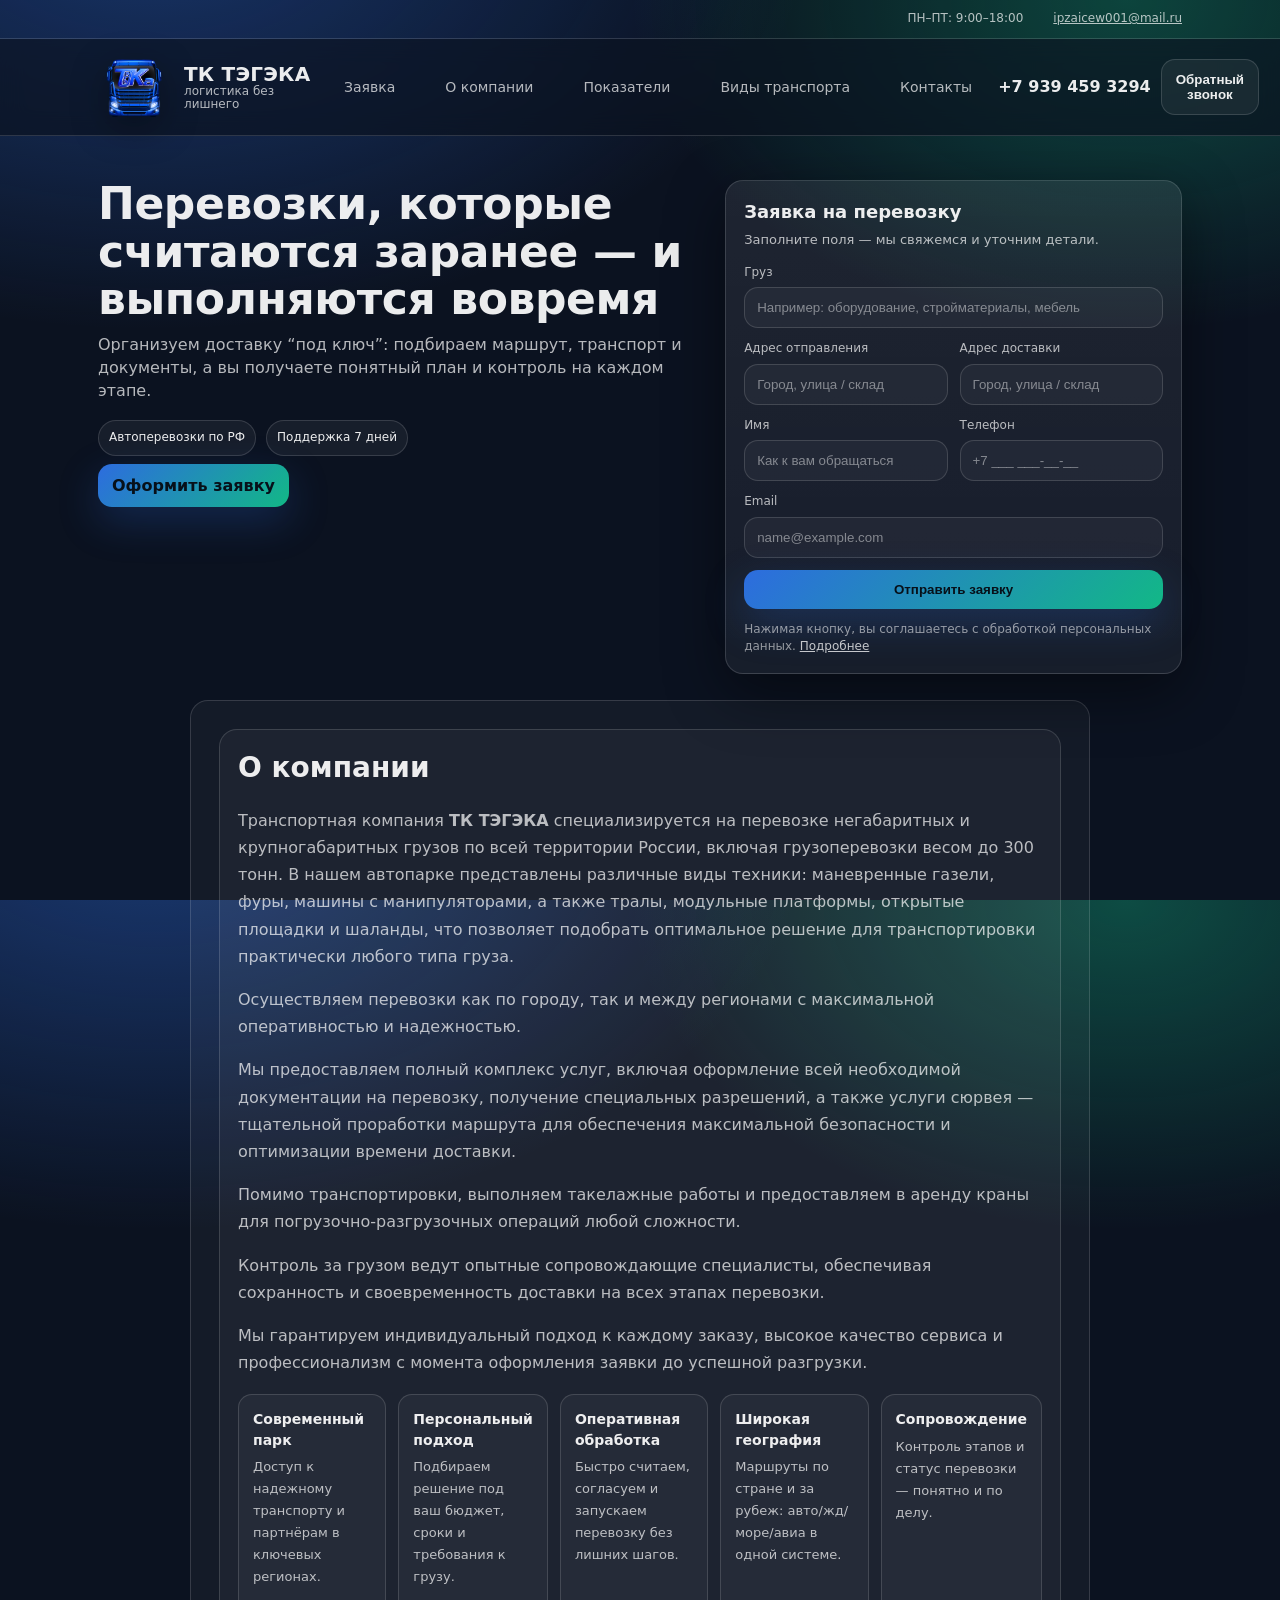
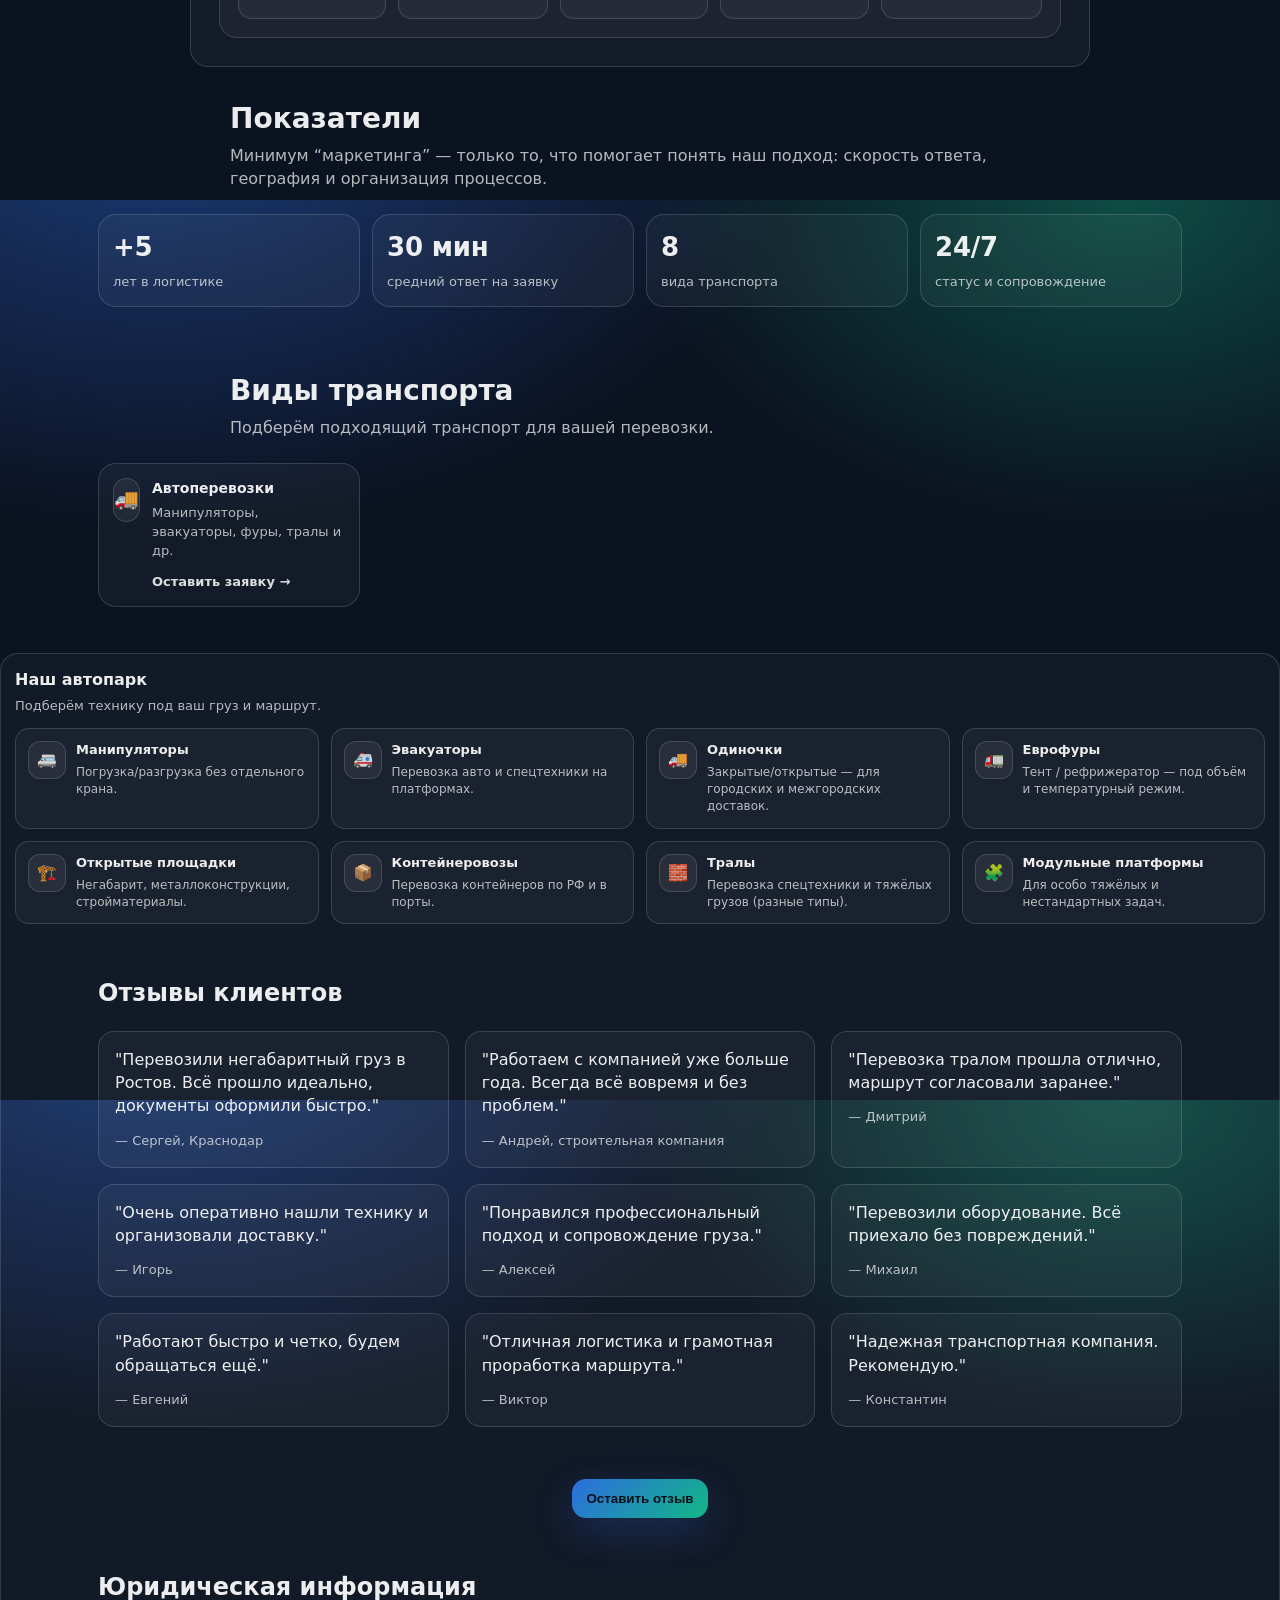
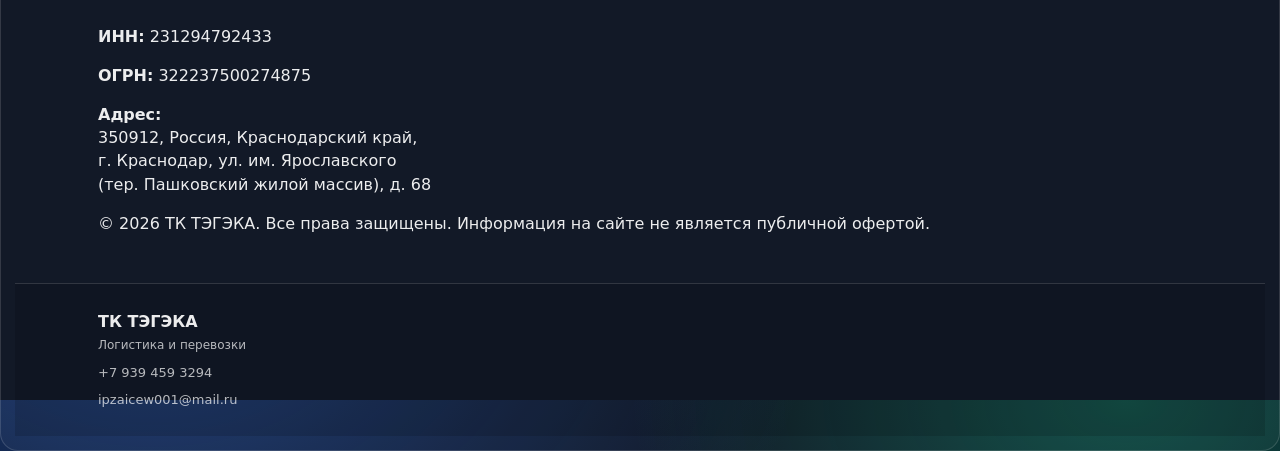
==== index.html @ 74dc5a2b "Update index.html" ====
<!doctype html>
<html lang="ru">
<head>
  <meta charset="utf-8" />
  <meta name="viewport" content="width=device-width, initial-scale=1" />
  <title>ТК ТЭГЭКА — перевозки по России и миру</title>
  <meta name="description" content="Организация грузоперевозок: авто, ж/д, море, авиа. Заявка за 1 минуту." />
  <link rel="stylesheet" href="css/style.css" />
</head>

<body>
  <!-- Topbar (как у примеров) -->
  <div class="topbar">
    <div class="container topbar__row">
      <span>ПН–ПТ: 9:00–18:00</span>
      <a href="mailto:info@transitline.example">ipzaicew001@mail.ru</a>
    </div>
  </div>

  <!-- Header -->
  <header class="header" id="top">
    <div class="container header__row">
      <a class="brand" href="index.html" aria-label="На главную">
        <img src="logo.png" alt="ТК ТЭГЭКА" class="brand__logo">
        <span class="brand__text">
          <span class="brand__name">ТК ТЭГЭКА</span>
          <span class="brand__tag">логистика без лишнего</span>
        </span>
      </a>

      <nav class="nav" aria-label="Навигация">
        <button class="nav__toggle" id="navToggle" aria-label="Открыть меню" aria-expanded="false">
          <span></span><span></span><span></span>
        </button>
        <ul class="nav__list" id="navList">
          <li><a href="#order">Заявка</a></li>
          <li><a href="#about">О компании</a></li>
          <li><a href="#stats">Показатели</a></li>
          <li><a href="#modes">Виды транспорта</a></li>
          <li><a href="#contacts">Контакты</a></li>
        </ul>
      </nav>

      <div class="header__cta">
        <a class="phone" href="tel:+74951234567" aria-label="Позвонить">+7 939 459 3294</a>
        <button class="btn btn--ghost" id="callbackBtn">Обратный звонок</button>
      </div>
    </div>
  </header>

  <main>
    <!-- Hero -->
    <section class="hero">
      <div class="container hero__grid">
        <div class="hero__text">
          <h1>Перевозки, которые считаются заранее — и выполняются вовремя</h1>
          <p class="lead">
            Организуем доставку “под ключ”: подбираем маршрут, транспорт и документы,
            а вы получаете понятный план и контроль на каждом этапе.
          </p>

          <div class="hero__badges">
            <span class="badge">Автоперевозки по РФ</span>
            <span class="badge">Поддержка 7 дней</span>
          </div>

          <a class="btn btn--primary" href="#order">Оформить заявку</a>
        </div>

        <!-- Form -->
        <div class="card" id="order">
          <h2 class="card__title">Заявка на перевозку</h2>
          <p class="card__subtitle">Заполните поля — мы свяжемся и уточним детали.</p>

          <form class="form" id="orderForm" novalidate>
            <div class="form__row">
              <label class="field">
                <span class="field__label">Груз</span>
                <input 
                  type="text"
                  name="cargo"
                  placeholder="Например: оборудование, стройматериалы, мебель"
                  required
                >
              </label>
            </div>

            <div class="form__row form__row--2">
              <label class="field">
                <span class="field__label">Адрес отправления</span>
                <input name="from" type="text" placeholder="Город, улица / склад" required />
              </label>
              <label class="field">
                <span class="field__label">Адрес доставки</span>
                <input name="to" type="text" placeholder="Город, улица / склад" required />
              </label>
            </div>

            <div class="form__row form__row--2">
              <label class="field">
                <span class="field__label">Имя</span>
                <input name="name" type="text" placeholder="Как к вам обращаться" required />
              </label>
              <label class="field">
                <span class="field__label">Телефон</span>
                <input name="phone" type="tel" placeholder="+7 ___ ___-__-__" required />
              </label>
            </div>

            <div class="form__row">
              <label class="field">
                <span class="field__label">Email</span>
                <input name="email" type="email" placeholder="name@example.com" required />
              </label>
            </div>

            <button class="btn btn--primary btn--wide" type="submit">
              Отправить заявку
            </button>

            <p class="fine">
              Нажимая кнопку, вы соглашаетесь с обработкой персональных данных.
              <a href="#legal">Подробнее</a>
            </p>
          </form>
        </div>
      </div>
    </section>

    <!-- About -->
    <section class="section" id="about">
      <div class="container">
        <div class="section__head">
          <h2>О компании</h2>
          <p>
            Транспортная компания <strong>ТК ТЭГЭКА</strong> специализируется на перевозке негабаритных и крупногабаритных грузов по всей территории России, включая грузоперевозки весом до 300 тонн. 
            В нашем автопарке представлены различные виды техники: маневренные газели, фуры, машины с манипуляторами, а также тралы, модульные платформы, открытые площадки и шаланды, 
            что позволяет подобрать оптимальное решение для транспортировки практически любого типа груза.
          </p>

          <p>
            Осуществляем перевозки как по городу, так и между регионами с максимальной оперативностью и надежностью.
          </p>
          
          <p>
            Мы предоставляем полный комплекс услуг, включая оформление всей необходимой документации на перевозку, получение специальных разрешений,
            а также услуги сюрвея — тщательной проработки маршрута для обеспечения максимальной безопасности и оптимизации времени доставки.
          </p>
          
          <p>
            Помимо транспортировки, выполняем такелажные работы и предоставляем в аренду краны для погрузочно-разгрузочных операций любой сложности.
          </p>
          <p>
            Контроль за грузом ведут опытные сопровождающие специалисты, обеспечивая сохранность и своевременность доставки на всех этапах перевозки.
          </p>
          <p>
            Мы гарантируем индивидуальный подход к каждому заказу, высокое качество сервиса и профессионализм с момента оформления заявки до успешной разгрузки.
          </p>
        </div>

        <div class="grid grid--5">
          <article class="feature">
            <h3>Современный парк</h3>
            <p>Доступ к надежному транспорту и партнёрам в ключевых регионах.</p>
          </article>
          <article class="feature">
            <h3>Персональный подход</h3>
            <p>Подбираем решение под ваш бюджет, сроки и требования к грузу.</p>
          </article>
          <article class="feature">
            <h3>Оперативная обработка</h3>
            <p>Быстро считаем, согласуем и запускаем перевозку без лишних шагов.</p>
          </article>
          <article class="feature">
            <h3>Широкая география</h3>
            <p>Маршруты по стране и за рубеж: авто/жд/море/авиа в одной системе.</p>
          </article>
          <article class="feature">
            <h3>Сопровождение</h3>
            <p>Контроль этапов и статус перевозки — понятно и по делу.</p>
          </article>
        </div>
      </div>
    </section>

    <!-- Stats (как у примеров, но без кейсов/проектов) -->
    <section class="section" id="stats">
      <div class="container">
        <div class="section__head">
          <h2>Показатели</h2>
          <p>
            Минимум “маркетинга” — только то, что помогает понять наш подход:
            скорость ответа, география и организация процессов.
          </p>
        </div>

        <div class="stats">
          <div class="stat">
            <div class="stat__num">+5</div>
            <div class="stat__label">лет в логистике</div>
          </div>
          <div class="stat">
            <div class="stat__num">30 мин</div>
            <div class="stat__label">средний ответ на заявку</div>
          </div>
          <div class="stat">
            <div class="stat__num">8</div>
            <div class="stat__label">вида транспорта</div>
          </div>
          <div class="stat">
            <div class="stat__num">24/7</div>
            <div class="stat__label">статус и сопровождение</div>
          </div>
        </div>
      </div>
    </section>

    <!-- Transport Modes -->
    <section class="section" id="modes">
      <div class="container">
        <div class="section__head">
          <h2>Виды транспорта</h2>
          <p>Подберём подходящий транспорт для вашей перевозки.</p>
        </div>

        <div class="cards">
          <a class="mode-card" href="#order">
            <div class="mode-card__icon">🚚</div>
            <div class="mode-card__body">
              <h3>Автоперевозки</h3>
              <p>Манипуляторы, эвакуаторы, фуры, тралы и др.</p>
              <span class="mode-card__link">Оставить заявку →</span>
            </div>
          </a>
          
        </div>
      </div>
    </section>

    <!-- Наш автопарк -->
    <div class="fleet">
  <h3 class="fleet__title">Наш автопарк</h3>
  <p class="fleet__subtitle">Подберём технику под ваш груз и маршрут.</p>

  <div class="fleet__grid">
    <div class="fleet-card">
      <div class="fleet-card__icon">🚐</div>
      <div>
        <h4>Манипуляторы</h4>
        <p>Погрузка/разгрузка без отдельного крана.</p>
      </div>
    </div>

    <div class="fleet-card">
      <div class="fleet-card__icon">🚑</div>
      <div>
        <h4>Эвакуаторы</h4>
        <p>Перевозка авто и спецтехники на платформах.</p>
      </div>
    </div>

    <div class="fleet-card">
      <div class="fleet-card__icon">🚚</div>
      <div>
        <h4>Одиночки</h4>
        <p>Закрытые/открытые — для городских и межгородских доставок.</p>
      </div>
    </div>

    <div class="fleet-card">
      <div class="fleet-card__icon">🚛</div>
      <div>
        <h4>Еврофуры</h4>
        <p>Тент / рефрижератор — под объём и температурный режим.</p>
      </div>
    </div>

    <div class="fleet-card">
      <div class="fleet-card__icon">🏗️</div>
      <div>
        <h4>Открытые площадки</h4>
        <p>Негабарит, металлоконструкции, стройматериалы.</p>
      </div>
    </div>

    <div class="fleet-card">
      <div class="fleet-card__icon">📦</div>
      <div>
        <h4>Контейнеровозы</h4>
        <p>Перевозка контейнеров по РФ и в порты.</p>
      </div>
    </div>

    <div class="fleet-card">
      <div class="fleet-card__icon">🧱</div>
      <div>
        <h4>Тралы</h4>
        <p>Перевозка спецтехники и тяжёлых грузов (разные типы).</p>
      </div>
    </div>

    <div class="fleet-card">
      <div class="fleet-card__icon">🧩</div>
      <div>
        <h4>Модульные платформы</h4>
        <p>Для особо тяжёлых и нестандартных задач.</p>
      </div>
    </div>
  </div>
      <section class="section" id="reviews">
        <div class="container">
          
          <h2>Отзывы клиентов</h2>
          
          <div class="reviews">
            <div class="review">
              <p>"Перевозили негабаритный груз в Ростов. Всё прошло идеально, документы оформили быстро."</p>
              <span>— Сергей, Краснодар</span>
            </div>

            <div class="review">
              <p>"Работаем с компанией уже больше года. Всегда всё вовремя и без проблем."</p>
              <span>— Андрей, строительная компания</span>
            </div>
            
            <div class="review">
              <p>"Перевозка тралом прошла отлично, маршрут согласовали заранее."</p>
              <span>— Дмитрий</span>
            </div>

            <div class="review">
              <p>"Очень оперативно нашли технику и организовали доставку."</p>
              <span>— Игорь</span>
            </div>

            <div class="review">
              <p>"Понравился профессиональный подход и сопровождение груза."</p>
              <span>— Алексей</span>
            </div>

            <div class="review">
              <p>"Перевозили оборудование. Всё приехало без повреждений."</p>
              <span>— Михаил</span>
            </div>

            <div class="review">
              <p>"Работают быстро и четко, будем обращаться ещё."</p>
              <span>— Евгений</span>
            </div>

            <div class="review">
              <p>"Отличная логистика и грамотная проработка маршрута."</p>
              <span>— Виктор</span>
            </div>

            <div class="review">
              <p>"Надежная транспортная компания. Рекомендую."</p>
              <span>— Константин</span>
            </div>

          </div>

        </div>
      </section>

      <div class="reviews__cta">
        <button class="btn btn--primary" onclick="openReview()">Оставить отзыв</button>
      </div>

      <div class="review-modal" id="reviewModal">
        <div class="review-modal__content">

          <h3>Оставить отзыв</h3>

          <input type="text" placeholder="Ваше имя">
          <textarea placeholder="Ваш отзыв"></textarea>

          <button class="btn btn--primary">Отправить</button>
          <button class="btn btn--ghost" onclick="closeReview()">Закрыть</button>
        </div>
      </div>


<section class="section legal" id="legal">
  <div class="container">
    <h2>Юридическая информация</h2>

    <div class="legal__card">
      <p><strong>ИНН:</strong> 231294792433</p>
      <p><strong>ОГРН:</strong> 322237500274875</p>

      <p>
        <strong>Адрес:</strong><br>
        350912, Россия, Краснодарский край,<br>
        г. Краснодар, ул. им. Ярославского<br>
        (тер. Пашковский жилой массив), д. 68
      </p>

      <p class="legal__note">
        © <span id="year"></span> ТК ТЭГЭКА. Все права защищены.
        Информация на сайте не является публичной офертой.
      </p>
    </div>
  </div>
</section>

<footer class="footer" id="contacts">
  <div class="container footer__grid">
    <div>
      <div class="footer__brand">
        <span class="footer__name">ТК ТЭГЭКА</span>
        <span class="footer__small">Логистика и перевозки</span>
      </div>

      <ul class="footer__contacts">
        <li>+7 939 459 3294</li>
        <li>ipzaicew001@mail.ru</li>
      </ul>
    </div>
  </div>
</footer>

  <!-- Callback modal -->
  <div class="modal" id="callbackModal" aria-hidden="true" role="dialog" aria-label="Обратный звонок">
    <div class="modal__backdrop" data-close></div>
    <div class="modal__panel" role="document">
      <div class="modal__head">
        <h2>Заказать обратный звонок</h2>
        <button class="icon-btn" data-close aria-label="Закрыть">✕</button>
      </div>
      <form class="form" id="callbackForm" novalidate>
        <label class="field">
          <span class="field__label">Имя</span>
          <input name="name" type="text" placeholder="Ваше имя" required />
        </label>
        <label class="field">
          <span class="field__label">Телефон</span>
          <input name="phone" type="tel" placeholder="+7 ___ ___-__-__" required />
        </label>
        <button class="btn btn--primary btn--wide" type="submit">Жду звонка</button>
        <p class="fine">Мы перезвоним в рабочее время и уточним запрос.</p>
      </form>
    </div>
  </div>

  <!-- Toast -->
  <div class="toast" id="toast" aria-live="polite" aria-atomic="true"></div>

  <script src="js/main.js"></script>
</body>

</html>
---- css/style.css ----
:root{
  --bg: #0b1220;
  --surface: rgba(255,255,255,0.06);
  --surface2: rgba(255,255,255,0.10);
  --text: rgba(255,255,255,0.92);
  --muted: rgba(255,255,255,0.70);
  --line: rgba(255,255,255,0.14);
  --accent: #2D6CDF;
  --accent2: #12B886;
  --shadow: 0 18px 60px rgba(0,0,0,0.45);
  --radius: 18px;
  --radius2: 14px;
  --container: 1120px;
  --focus: 0 0 0 4px rgba(45,108,223,0.35);
  --font: ui-sans-serif, system-ui, -apple-system, Segoe UI, Roboto, Arial, "Noto Sans", "Helvetica Neue", sans-serif;
}

*{box-sizing:border-box}
html,body{height:100%}
body{
  margin:0;
  font-family:var(--font);
  background:
    radial-gradient(1100px 700px at 12% -10%, rgba(45,108,223,0.45), transparent 60%),
    radial-gradient(900px 600px at 88% 0%, rgba(18,184,134,0.35), transparent 55%),
    var(--bg);
  color:var(--text);
  line-height:1.45;
}

a{color:inherit; text-decoration:none}
a:hover{opacity:.95}

.container{
  max-width:var(--container);
  margin:0 auto;
  padding:0 18px;
}

/* Topbar */
.topbar{
  border-bottom:1px solid var(--line);
  background: rgba(0,0,0,0.10);
  color: var(--muted);
  font-size:12px;
}
.topbar__row{
  min-height:38px;
  display:flex;
  align-items:center;
  justify-content:flex-end;
  gap:30px;
}
.topbar a{text-decoration:underline}

/* Header */
.header{
  position:sticky;
  top:0;
  z-index:50;
  backdrop-filter: blur(12px);
  background: rgba(11,18,32,0.68);
  border-bottom:1px solid var(--line);
}
.header--inner{position:sticky}
.header__row{
  display:flex;
  align-items:center;
  justify-content:space-between;
  gap:16px;
  min-height:96px;
}

.brand{
  display:flex;
  align-items:center;
  gap:14px;
  min-width:220px;
}
.brand__logo{
  flex:0 0 auto;
  height:72px;
  width:auto;
  max-width:180px;
  object-fit:contain;
  filter: drop-shadow(0 10px 18px rgba(0,0,0,0.35));
}
.brand__text{display:flex; flex-direction:column; line-height:1.05}
.brand__name{
  font-weight:800;
  letter-spacing:0.2px;
  font-size:20px;
}
.brand__tag{font-size:12px; color:var(--muted)}

.nav{display:flex; align-items:center; gap:10px}
.nav__toggle{
  display:none;
  width:44px; height:44px;
  border-radius:12px;
  border:1px solid var(--line);
  background:var(--surface);
  cursor:pointer;
}
.nav__toggle span{
  display:block;
  height:2px;
  margin:7px 10px;
  background:rgba(255,255,255,0.9);
  border-radius:2px;
}

.nav__list{
  display:flex;
  align-items:center;
  gap:30px;
  list-style:none;
  padding:0; 
  margin:0;
}
.nav__list a{
  white-space: nowrap;
  font-size:14px;
  color:var(--muted);
  padding:10px 10px;
  border-radius:12px;
}
.nav__list a:hover{background:var(--surface); color:var(--text)}
.nav__list--inner a{padding:8px 10px}

.header__cta{
  display:flex;
  align-items:center;
  gap:10px;
}
.phone{font-weight:700; white-space:nowrap}

/* Buttons */
.btn{
  border:none;
  cursor:pointer;
  padding:12px 14px;
  border-radius:14px;
  font-weight:700;
  transition:transform .08s ease, background .18s ease, border-color .18s ease;
}
.btn:active{transform:translateY(1px)}
.btn--primary{
  color:#071019;
  background: linear-gradient(135deg, var(--accent), var(--accent2));
  box-shadow: 0 14px 40px rgba(45,108,223,0.25);
}
.btn--ghost{
  color:var(--text);
  background:var(--surface);
  border:1px solid var(--line);
}
.btn--wide{width:100%}

.icon-btn{
  border:1px solid var(--line);
  background:var(--surface);
  color:var(--text);
  border-radius:12px;
  width:42px; height:42px;
  cursor:pointer;
}

/* Hero */
.hero{
  padding:44px 0 26px;
}
.hero__grid{
  display:grid;
  grid-template-columns: 1.2fr 0.9fr;
  gap:18px;
  align-items:start;
}
.hero__text h1{
  margin:0 0 10px;
  font-size:44px;
  line-height:1.08;
  letter-spacing:-0.4px;
}
.lead{color:var(--muted); font-size:16px; margin:0 0 18px}
.hero__badges{display:flex; gap:10px; flex-wrap:wrap; margin:0 0 18px}
.badge{
  font-size:12px;
  padding:8px 10px;
  border-radius:999px;
  border:1px solid var(--line);
  background:rgba(255,255,255,0.05);
}

/* Cards */
.card{
  background: linear-gradient(180deg, rgba(255,255,255,0.08), rgba(255,255,255,0.05));
  border:1px solid var(--line);
  border-radius: var(--radius);
  padding:18px;
  box-shadow: var(--shadow);
}
.card__title{margin:0 0 6px; font-size:18px}
.card__subtitle{margin:0 0 14px; color:var(--muted); font-size:13px}

/* Form */
.form{display:flex; flex-direction:column; gap:12px}
.form__row{display:block}
.form__row--2{
  display:grid;
  grid-template-columns: 1fr 1fr;
  gap:12px;
}

.field{display:flex; flex-direction:column; gap:6px}
.field__label{font-size:12px; color:var(--muted)}
input, select{
  width:100%;
  padding:12px 12px;
  border-radius: 14px;
  border:1px solid var(--line);
  background: rgba(255,255,255,0.04);
  color:var(--text);
  outline:none;
}
input::placeholder{color: rgba(255,255,255,0.45)}
select{appearance:none}
input:focus, select:focus{box-shadow:var(--focus); border-color: rgba(45,108,223,0.55)}

.fine{margin:0; color:rgba(255,255,255,0.55); font-size:12px}
.fine a{color:rgba(255,255,255,0.75); text-decoration:underline}

/* Sections */
.section{padding:32px 0}
.section__head{
  display:block;
  text-align:left;
  max-width:820px;
  margin:0 auto 24px;
}
#about p{
  max-width:820px;
  margin:0 auto 16px;
  line-height:1.7;
}
.section__head h2{margin:0; font-size:28px}
.section__head p{margin:4px 0 0; color:var(--muted)}

/* Features grid */
.grid{display:grid; gap:12px}
.grid--5{grid-template-columns: repeat(5, 1fr)}
.feature{
  padding:14px;
  border-radius: var(--radius2);
  border:1px solid var(--line);
  background: rgba(255,255,255,0.04);
}
.feature h3{margin:0 0 6px; font-size:14px}
.feature p{margin:0; color:var(--muted); font-size:13px}

/* Stats */
.stats{
  display:grid;
  grid-template-columns: repeat(4, 1fr);
  gap:12px;
}
.stat{
  border:1px solid var(--line);
  background: rgba(255,255,255,0.04);
  border-radius: var(--radius);
  padding:14px;
}
.stat__num{
  font-weight:900;
  font-size:26px;
  letter-spacing:-0.2px;
}
.stat__label{
  color:var(--muted);
  font-size:13px;
  margin-top:6px;
}

/* Mode cards */
.cards{
  display:grid;
  grid-template-columns: repeat(4, 1fr);
  gap:12px;
}
.mode-card{
  display:flex;
  gap:12px;
  border-radius: var(--radius);
  border:1px solid var(--line);
  background: rgba(255,255,255,0.04);
  padding:14px;
  transition: transform .12s ease, background .18s ease;
}
.mode-card:hover{transform:translateY(-2px); background: rgba(255,255,255,0.06)}
.mode-card__icon{
  width:44px; height:44px;
  display:grid; place-items:center;
  border-radius:14px;
  background: rgba(255,255,255,0.06);
  border:1px solid var(--line);
  font-size:20px;
}
.mode-card__body h3{margin:0 0 6px; font-size:14px}
.mode-card__body p{margin:0 0 8px; color:var(--muted); font-size:13px}
.mode-card__link{color:rgba(255,255,255,0.85); font-size:13px; font-weight:700}

/* Inner pages */
.crumbs{color:var(--muted); font-size:13px; margin:6px 0 14px}
.crumbs a{text-decoration:underline}
.crumbs span{opacity:.8}

.page{
  display:grid;
  grid-template-columns: 1.15fr 0.85fr;
  gap:16px;
  align-items:start;
}
.page__content h1{margin:0 0 10px; font-size:34px; letter-spacing:-0.2px}
.page__content h2{margin:18px 0 10px; font-size:18px}
.list{margin:0; color:var(--muted); padding-left:18px}
.list li{margin:8px 0}

.chips{display:flex; flex-wrap:wrap; gap:10px}
.chip{
  border:1px solid var(--line);
  background: rgba(255,255,255,0.04);
  padding:9px 10px;
  border-radius:999px;
  font-size:12px;
  color:rgba(255,255,255,0.85);
}

/* Footer */
.footer{
border-top:1px solid var(--line);
background: rgba(0,0,0,0.14);
padding:26px 0;
text-align:left;
}
.footer--inner{margin-top:10px}
.footer__grid{
  display:grid;
  grid-template-columns: 1fr 1fr;
  gap:30px;
  text-align:left;
}
.footer__brand{display:flex; flex-direction:column; gap:4px; margin-bottom:10px}
.footer__name{font-weight:900}
.footer__small{color:var(--muted); font-size:12px}
.footer__title{margin:0 0 10px; font-size:14px; color:rgba(255,255,255,0.85)}
.footer__contacts{list-style:none; padding:0; margin:0; display:flex; flex-direction:column; gap:8px; color:var(--muted); font-size:13px}
.footer__text{margin:0; color:var(--muted); font-size:13px}

.social{display:flex; gap:10px; flex-wrap:wrap}
.social a{
  border:1px solid var(--line);
  background: rgba(255,255,255,0.04);
  padding:8px 10px;
  border-radius:999px;
  font-size:13px;
  color:rgba(255,255,255,0.85);
}

/* Modal */
.modal{
  position:fixed;
  inset:0;
  display:none;
  z-index:90;
}
.modal.is-open{display:block}
.modal__backdrop{
  position:absolute; inset:0;
  background: rgba(0,0,0,0.55);
}
.modal__panel{
  position:relative;
  max-width: 520px;
  margin: 10vh auto;
  padding: 16px;
  border-radius: var(--radius);
  border:1px solid var(--line);
  background: rgba(12,18,32,0.95);
  backdrop-filter: blur(14px);
  box-shadow: var(--shadow);
}
.modal__head{
  display:flex;
  align-items:center;
  justify-content:space-between;
  gap:12px;
  margin-bottom:12px;
}
.modal__head h2{margin:0; font-size:18px}

/* Toast */
.toast{
  position: fixed;
  right: 16px;
  bottom: 16px;
  padding: 12px 14px;
  border-radius: 14px;
  border: 1px solid var(--line);
  background: rgba(20, 28, 48, 0.92);
  color: rgba(255,255,255,0.92);
  box-shadow: var(--shadow);
  max-width: 360px;
  display:none;
  z-index:120;
}
.toast.show{display:block}

/* Responsive */
@media (max-width: 980px){
  .hero__grid{grid-template-columns: 1fr; }
  .section__head{grid-template-columns: 1fr}
  .grid--5{grid-template-columns: repeat(2, 1fr)}
  .cards{grid-template-columns: repeat(2, 1fr)}
  .stats{grid-template-columns: repeat(2, 1fr)}
  .page{grid-template-columns: 1fr}
  .footer__grid{grid-template-columns: 1fr}
  .brand{min-width:auto}
}

@media (max-width: 720px){
  .header__row{gap:10px}
  .header__cta{display:none}
  .nav__toggle{display:block}
  .nav__list{
    position:absolute;
    top:96px;
    right:18px;
    left:18px;
    flex-direction:column;
    gap:6px;
    padding:10px;
    border-radius: var(--radius);
    border:1px solid var(--line);
    background: rgba(12,18,32,0.95);
    display:none;
  }
  .nav__list.is-open{display:flex}
  .hero__text h1{font-size:34px}
  .form__row--2{grid-template-columns: 1fr}

}
.submodes{
  margin-top:12px;
  display:flex;
  gap:10px;
  flex-wrap:wrap;
}

.submodes__link{
  border:1px solid var(--line);
  background: rgba(255,255,255,0.04);
  padding:10px 12px;
  border-radius:999px;
  color:rgba(255,255,255,0.85);
  font-size:13px;
}
select {
  background: rgba(12,18,32,0.95);
  color: #fff;
  border: 1px solid var(--line);
}

select option {
  background: #0c1220;
  color: #fff;
}

.fleet{
  margin-top:14px;
  border:1px solid var(--line);
  background: rgba(255,255,255,0.03);
  border-radius: var(--radius);
  padding:14px;
}

.fleet__title{margin:0 0 6px; font-size:16px}
.fleet__subtitle{margin:0 0 12px; color:var(--muted); font-size:13px}

.fleet__grid{
  display:grid;
  grid-template-columns: repeat(4, 1fr);
  gap:12px;
}

.fleet-card{
  display:flex;
  gap:10px;
  align-items:flex-start;
  padding:12px;
  border-radius: var(--radius2);
  border:1px solid var(--line);
  background: rgba(255,255,255,0.04);
}

.fleet-card__icon{
  width:38px; height:38px;
  display:grid; place-items:center;
  border-radius:12px;
  background: rgba(255,255,255,0.06);
  border:1px solid var(--line);
  flex:0 0 auto;
}

.fleet-card h4{margin:0 0 4px; font-size:13px}
.fleet-card p{margin:0; color:var(--muted); font-size:12px}

.fleet__cta{margin-top:30px}

@media (max-width: 980px){
  .fleet__grid{grid-template-columns: repeat(2, 1fr);}
}
@media (max-width: 520px){
  .fleet__grid{grid-template-columns: 1fr;}
}

#about p{
  margin: 0 0 16px;
  line-height: 1.7;
}

#about{
  max-width:900px;
  margin:0 auto;
  padding:28px;
  border:1px solid var(--line);
  border-radius:var(--radius);
  background: rgba(255,255,255,0.04);
}

#about h2{
  margin-bottom:18px;
}

#about p{
  margin-bottom:14px;
  line-height:1.7;
}

/* Рамка (карточка) для блока "О компании" */
#about .container{
  max-width: 900px;              /* ширина карточки */
  margin: 0 auto;                /* по центру */
  border: 1px solid var(--line); /* рамка */
  background: rgba(255,255,255,0.04);
  border-radius: var(--radius);
  padding: 18px;
}

/* чтобы заголовок и текст внутри выглядели ровно */
#about .section__head{
  max-width: 820px;
  margin: 0 auto 18px;
}

#about p{
  max-width: 820px;
  margin: 0 auto 16px;
  line-height: 1.7;
}

.reviews{
display:grid;
grid-template-columns: repeat(3,1fr);
gap:16px;
margin-top:20px;
}

.review{
border:1px solid var(--line);
background: rgba(255,255,255,0.04);
border-radius:16px;
padding:16px;
}

.review p{
margin:0 0 10px;
color:var(--text);
}

.review span{
font-size:13px;
color:var(--muted);
}

@media (max-width: 900px){
.reviews{
grid-template-columns:1fr;
}
}
.reviews__cta{
margin-top:20px;
text-align:center;
}

.review-modal{
position:fixed;
top:0;
left:0;
width:100%;
height:100%;
background:rgba(0,0,0,0.6);
display:none;
align-items:center;
justify-content:center;
}

.review-modal__content{
background:#0b1220;
padding:20px;
border-radius:16px;
border:1px solid var(--line);
width:320px;
display:flex;
flex-direction:column;
gap:10px;
}

.review-modal textarea{
height:100px;
resize:none;
}
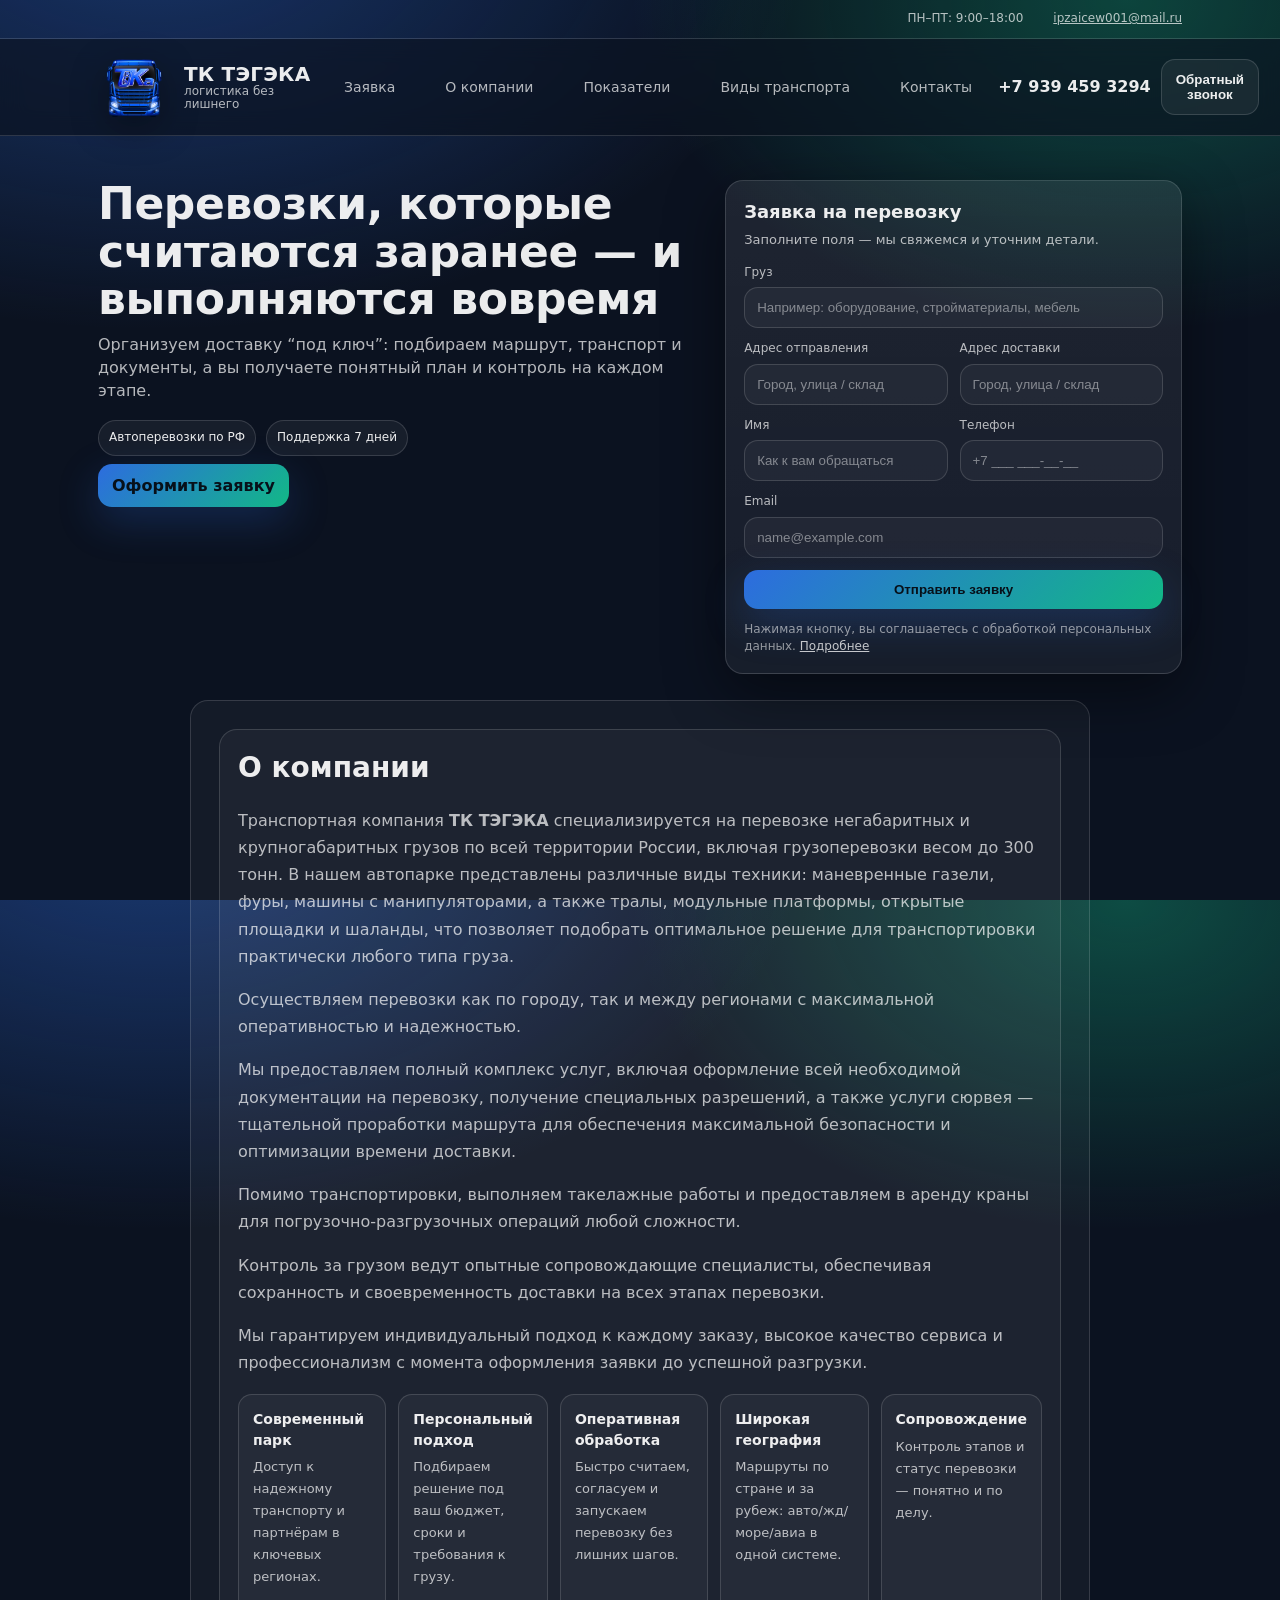
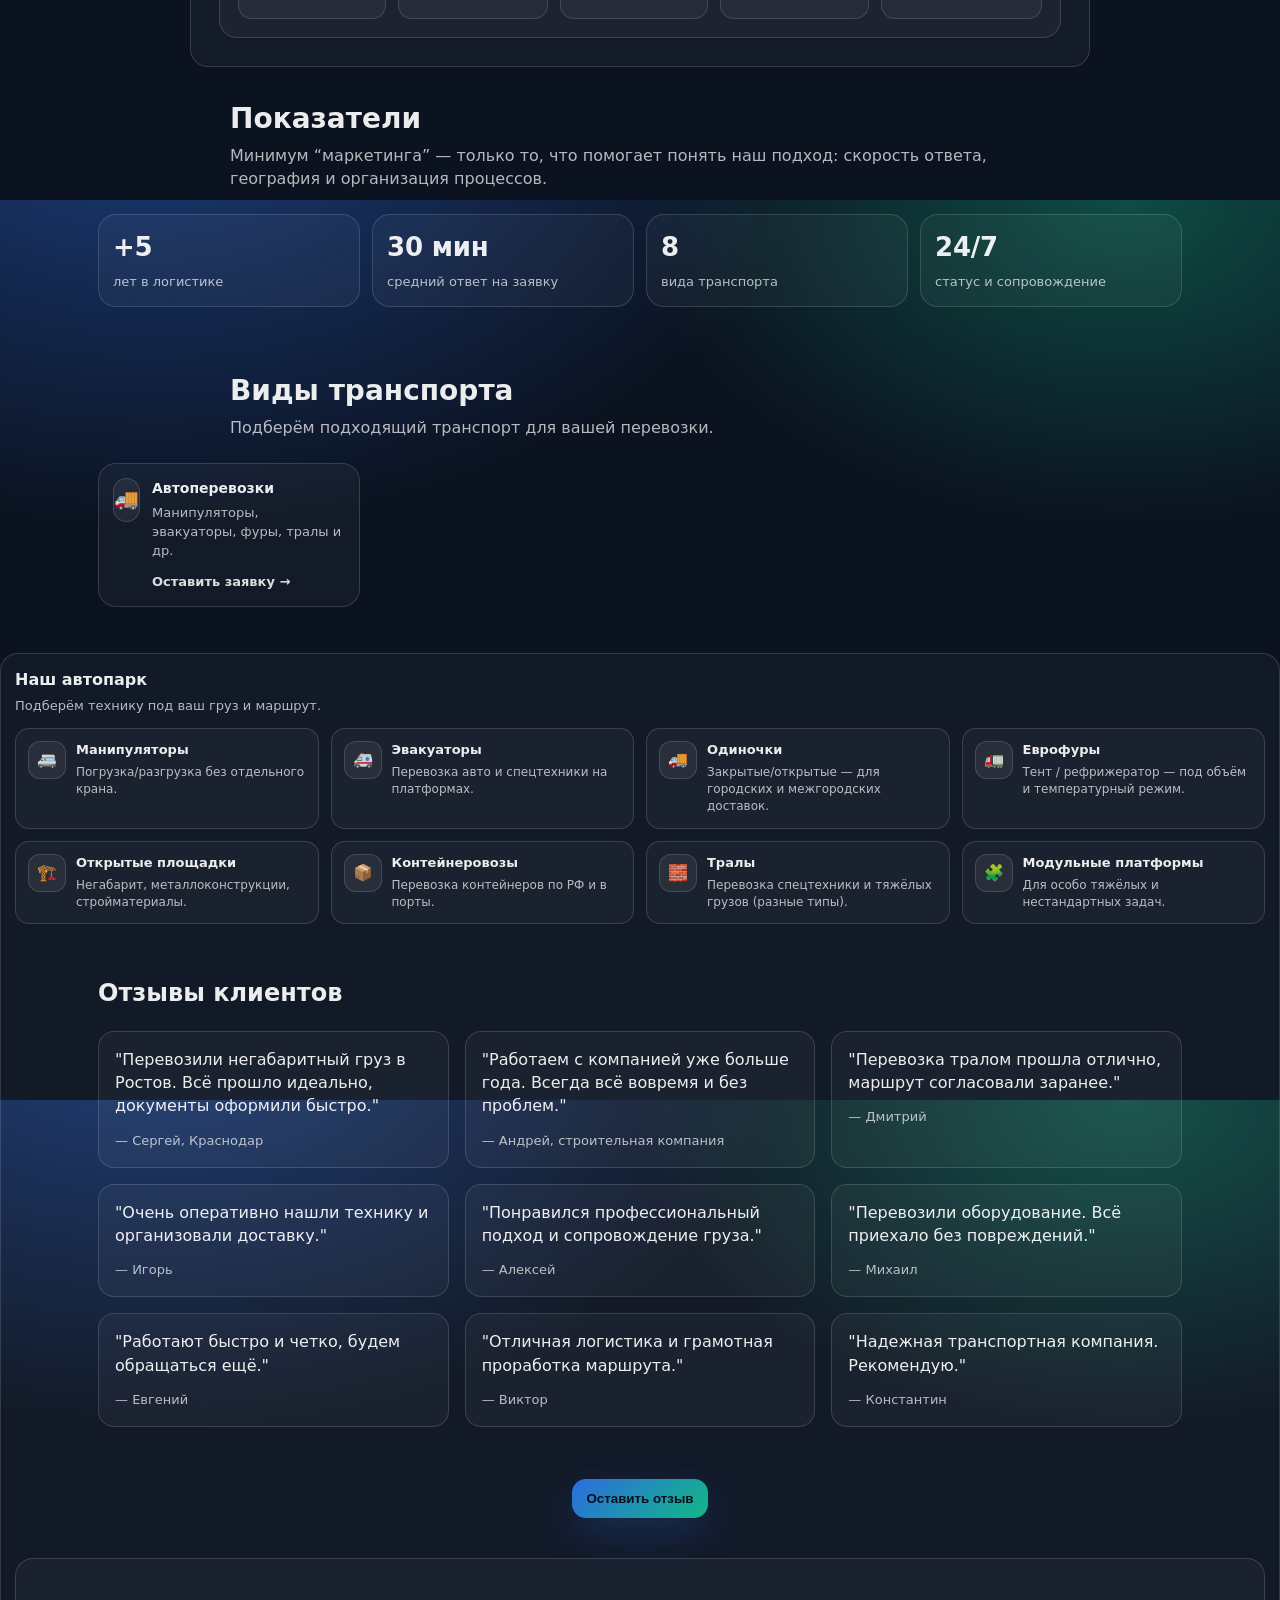
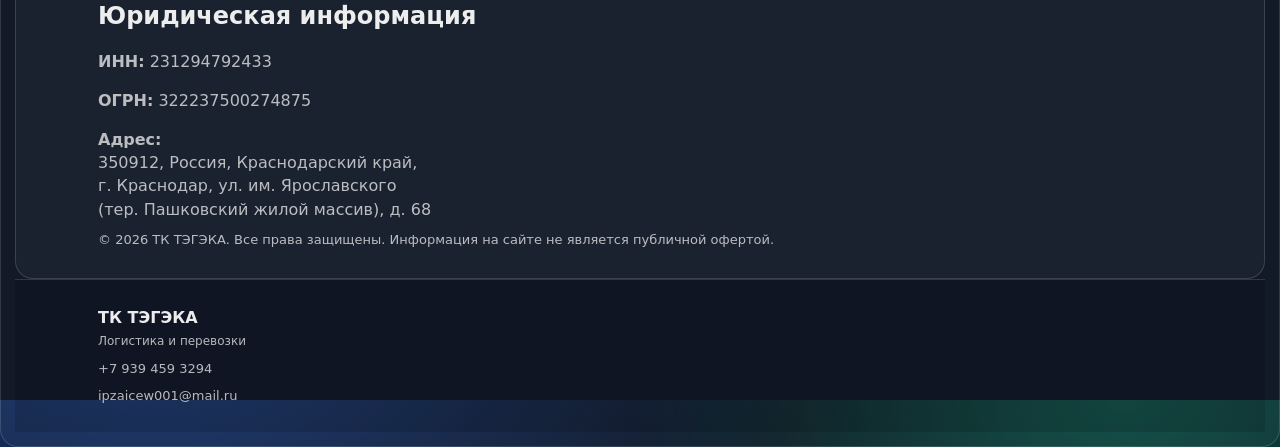
==== commit b62ddb6b: "Update index.html" ====
--- a/index.html
+++ b/index.html
@@ -5,6 +5,7 @@
   <meta name="viewport" content="width=device-width, initial-scale=1" />
   <title>ТК ТЭГЭКА — перевозки по России и миру</title>
   <meta name="description" content="Организация грузоперевозок: авто, ж/д, море, авиа. Заявка за 1 минуту." />
+  <link rel="icon" type="image/png" href="/logo.png">
   <link rel="stylesheet" href="css/style.css" />
 </head>
 
@@ -464,3 +465,4 @@
 
 
 
+
--- a/css/style.css
+++ b/css/style.css
@@ -630,9 +630,24 @@
 resize:none;
 }
 
-
-
-
-
-
-
+.legal{
+margin-top:40px;
+padding:20px;
+border:1px solid var(--line);
+border-radius:var(--radius);
+background:rgba(255,255,255,0.04);
+}
+
+.legal h2{
+margin-bottom:14px;
+}
+
+.legal p{
+margin-bottom:8px;
+color:var(--muted);
+}
+
+.legal__note{
+margin-top:10px;
+font-size:13px;
+}
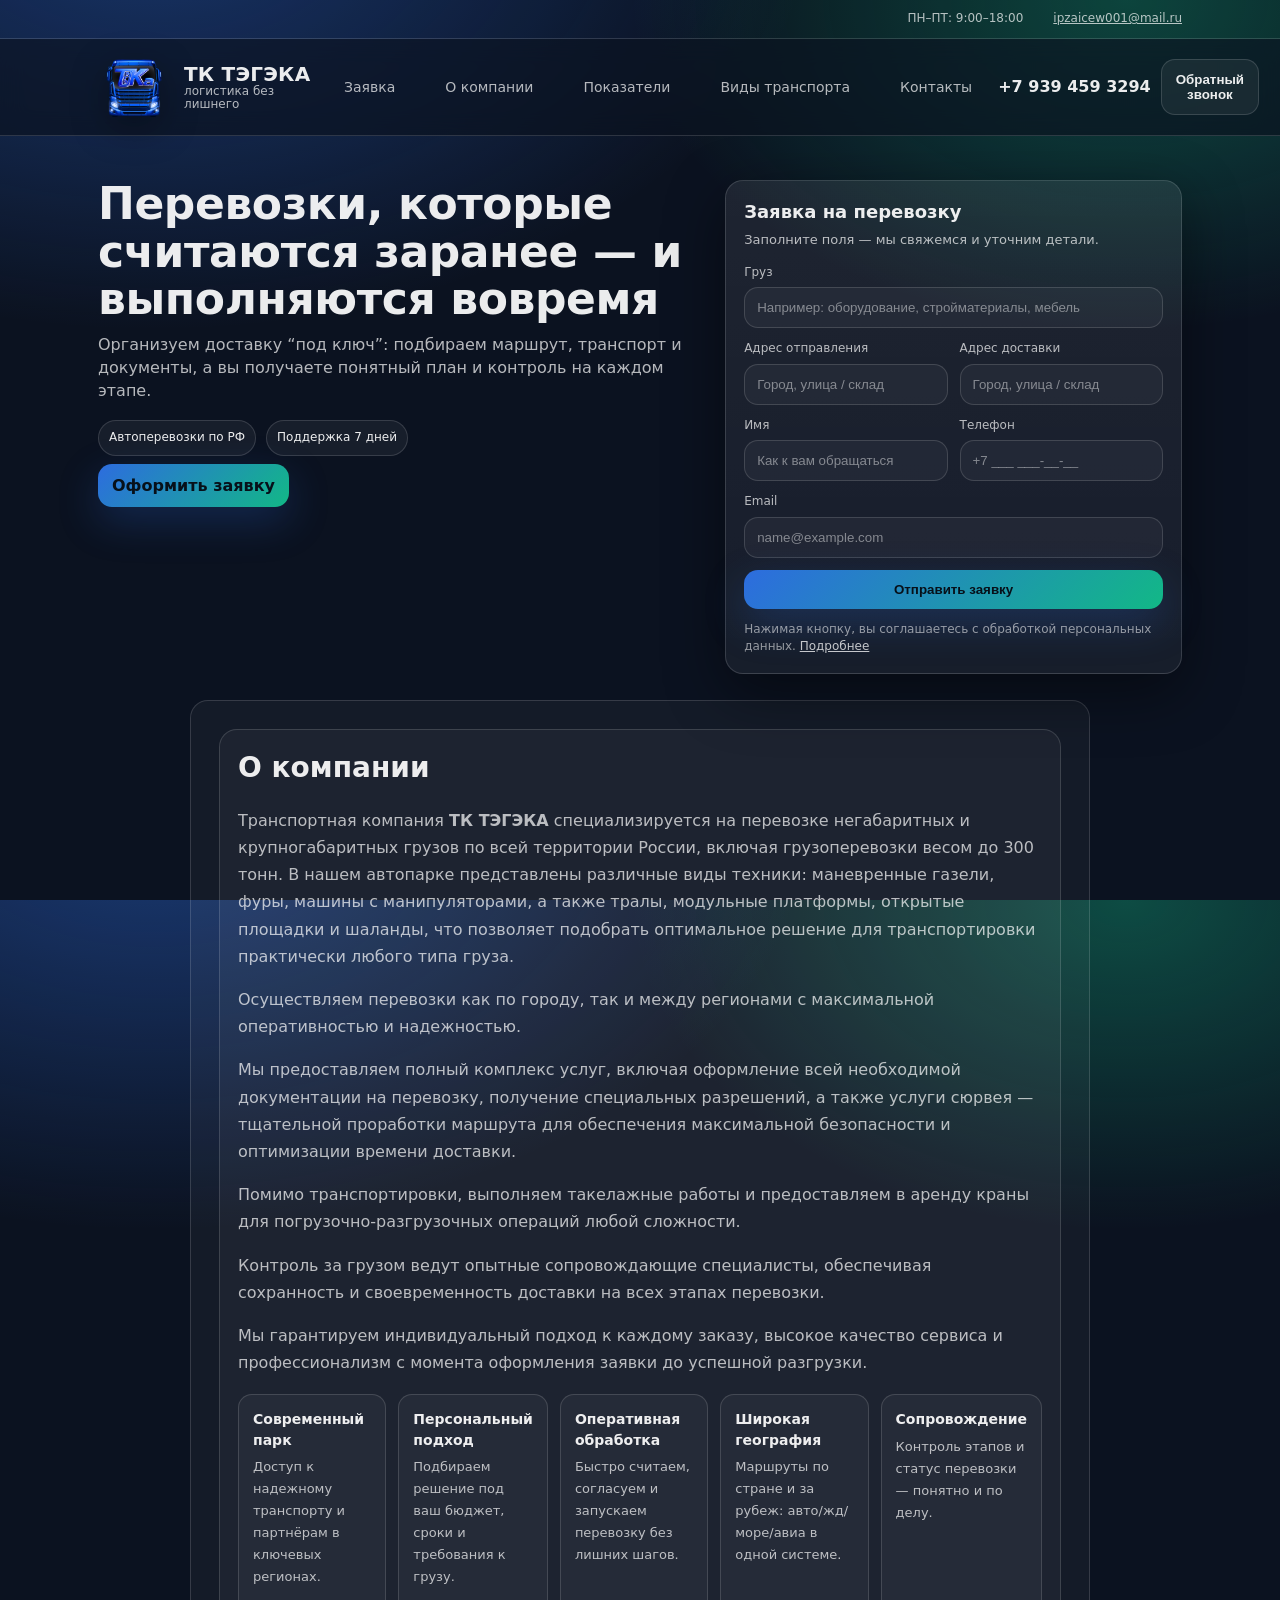
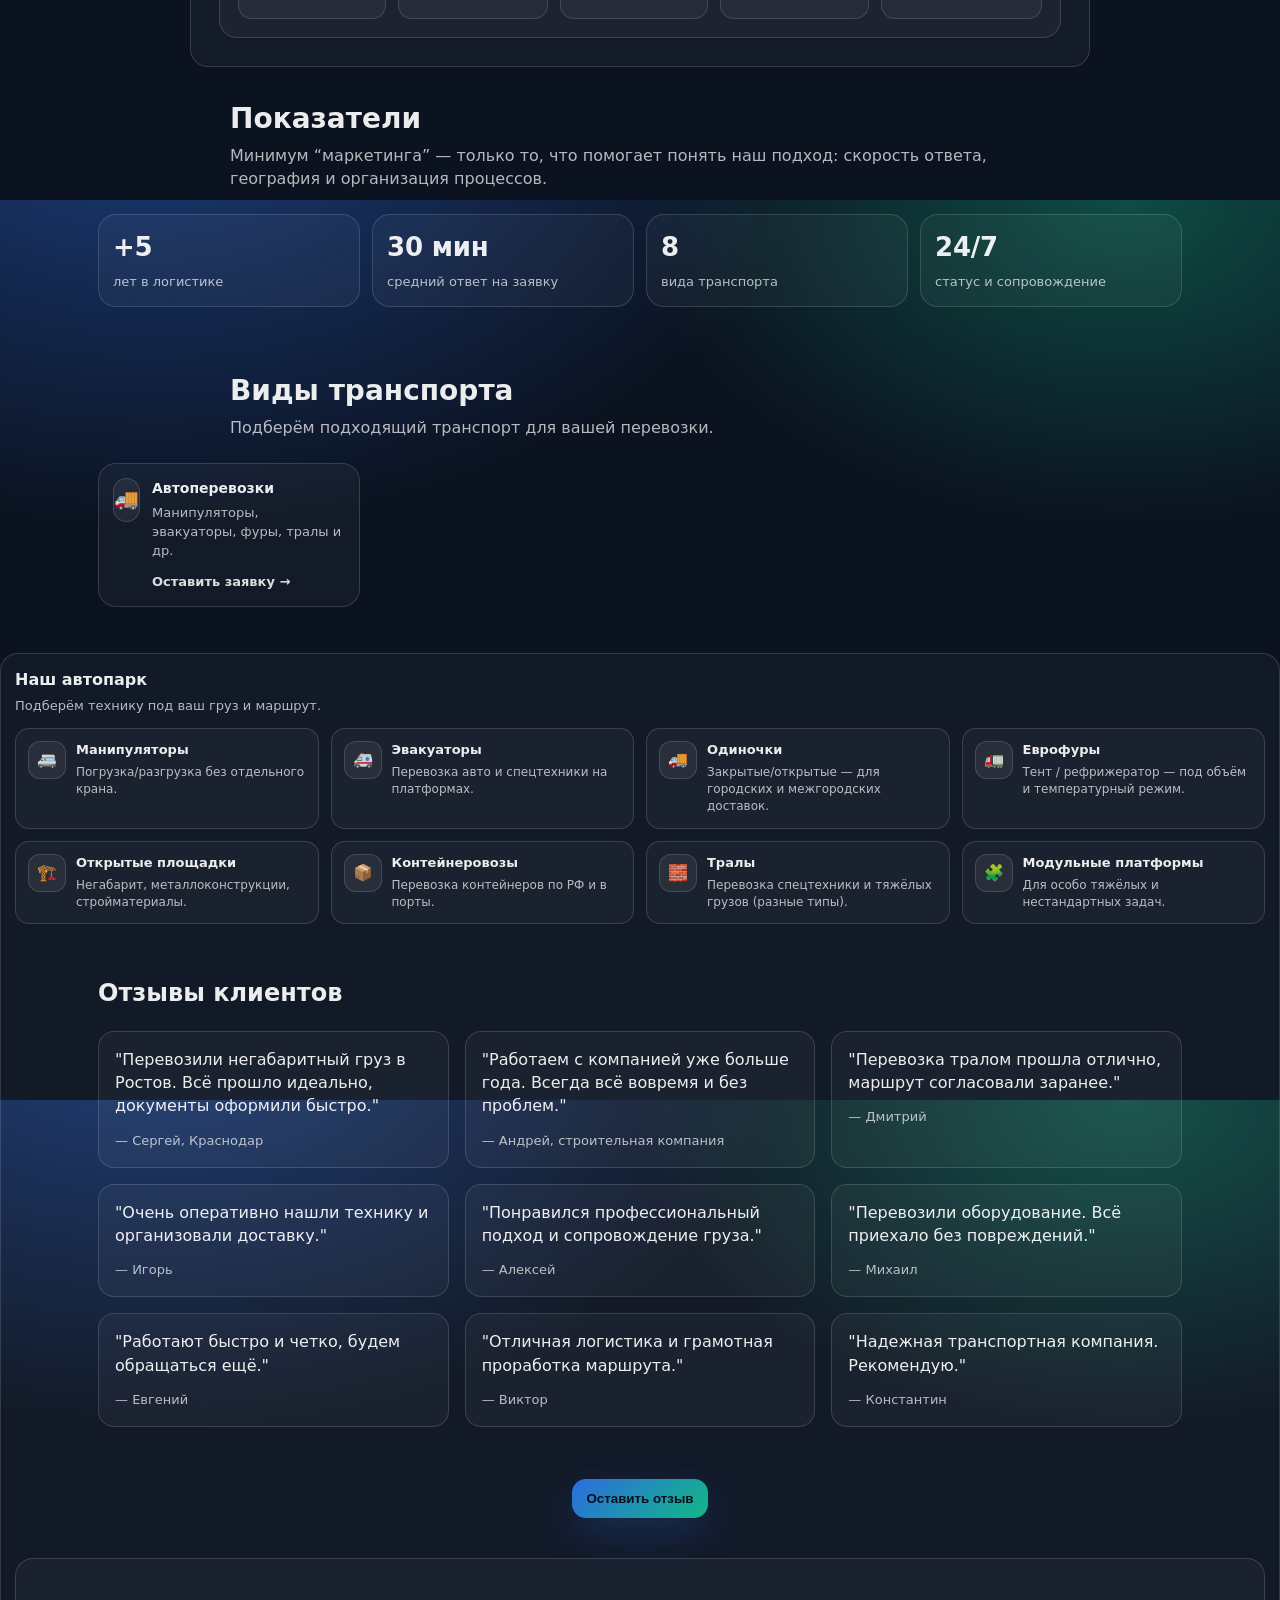
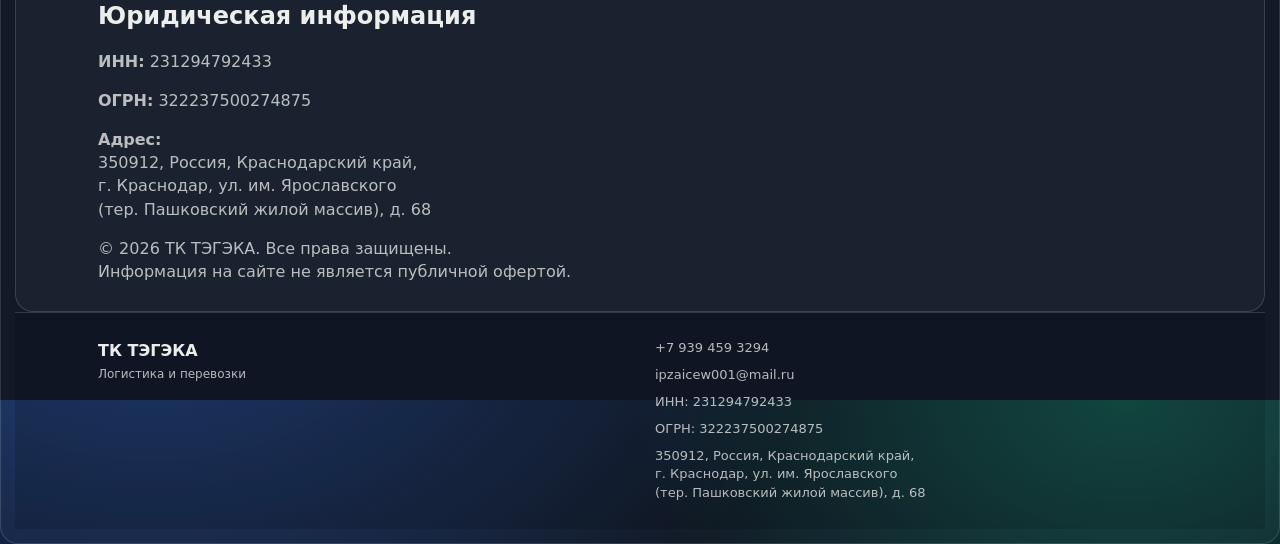
==== commit 4d6a7e84: "Update index.html" ====
--- a/index.html
+++ b/index.html
@@ -386,19 +386,18 @@
   <div class="container">
     <h2>Юридическая информация</h2>
 
-    <div class="legal__card">
+    <div class="legal_card">
       <p><strong>ИНН:</strong> 231294792433</p>
       <p><strong>ОГРН:</strong> 322237500274875</p>
 
-      <p>
-        <strong>Адрес:</strong><br>
+      <p><strong>Адрес:</strong><br>
         350912, Россия, Краснодарский край,<br>
         г. Краснодар, ул. им. Ярославского<br>
         (тер. Пашковский жилой массив), д. 68
       </p>
 
-      <p class="legal__note">
-        © <span id="year"></span> ТК ТЭГЭКА. Все права защищены.
+      <p class="legal_note">
+        © <span id="year"></span> ТК ТЭГЭКА. Все права защищены. <br />
         Информация на сайте не является публичной офертой.
       </p>
     </div>
@@ -407,17 +406,24 @@
 
 <footer class="footer" id="contacts">
   <div class="container footer__grid">
-    <div>
-      <div class="footer__brand">
-        <span class="footer__name">ТК ТЭГЭКА</span>
-        <span class="footer__small">Логистика и перевозки</span>
-      </div>
-
-      <ul class="footer__contacts">
-        <li>+7 939 459 3294</li>
-        <li>ipzaicew001@mail.ru</li>
-      </ul>
-    </div>
+    <div class="footer__brand">
+      <span class="footer__name">ТК ТЭГЭКА</span>
+      <span class="footer__small">Логистика и перевозки</span>
+    </div>
+
+    <ul class="footer__contacts">
+      <li>+7 939 459 3294</li>
+      <li>ipzaicew001@mail.ru</li>
+
+      <li>ИНН: 231294792433</li>
+      <li>ОГРН: 322237500274875</li>
+
+      <li>
+        350912, Россия, Краснодарский край,<br>
+        г. Краснодар, ул. им. Ярославского<br>
+        (тер. Пашковский жилой массив), д. 68
+      </li>
+    </ul>
   </div>
 </footer>
 
@@ -466,3 +472,4 @@
 
 
 
+
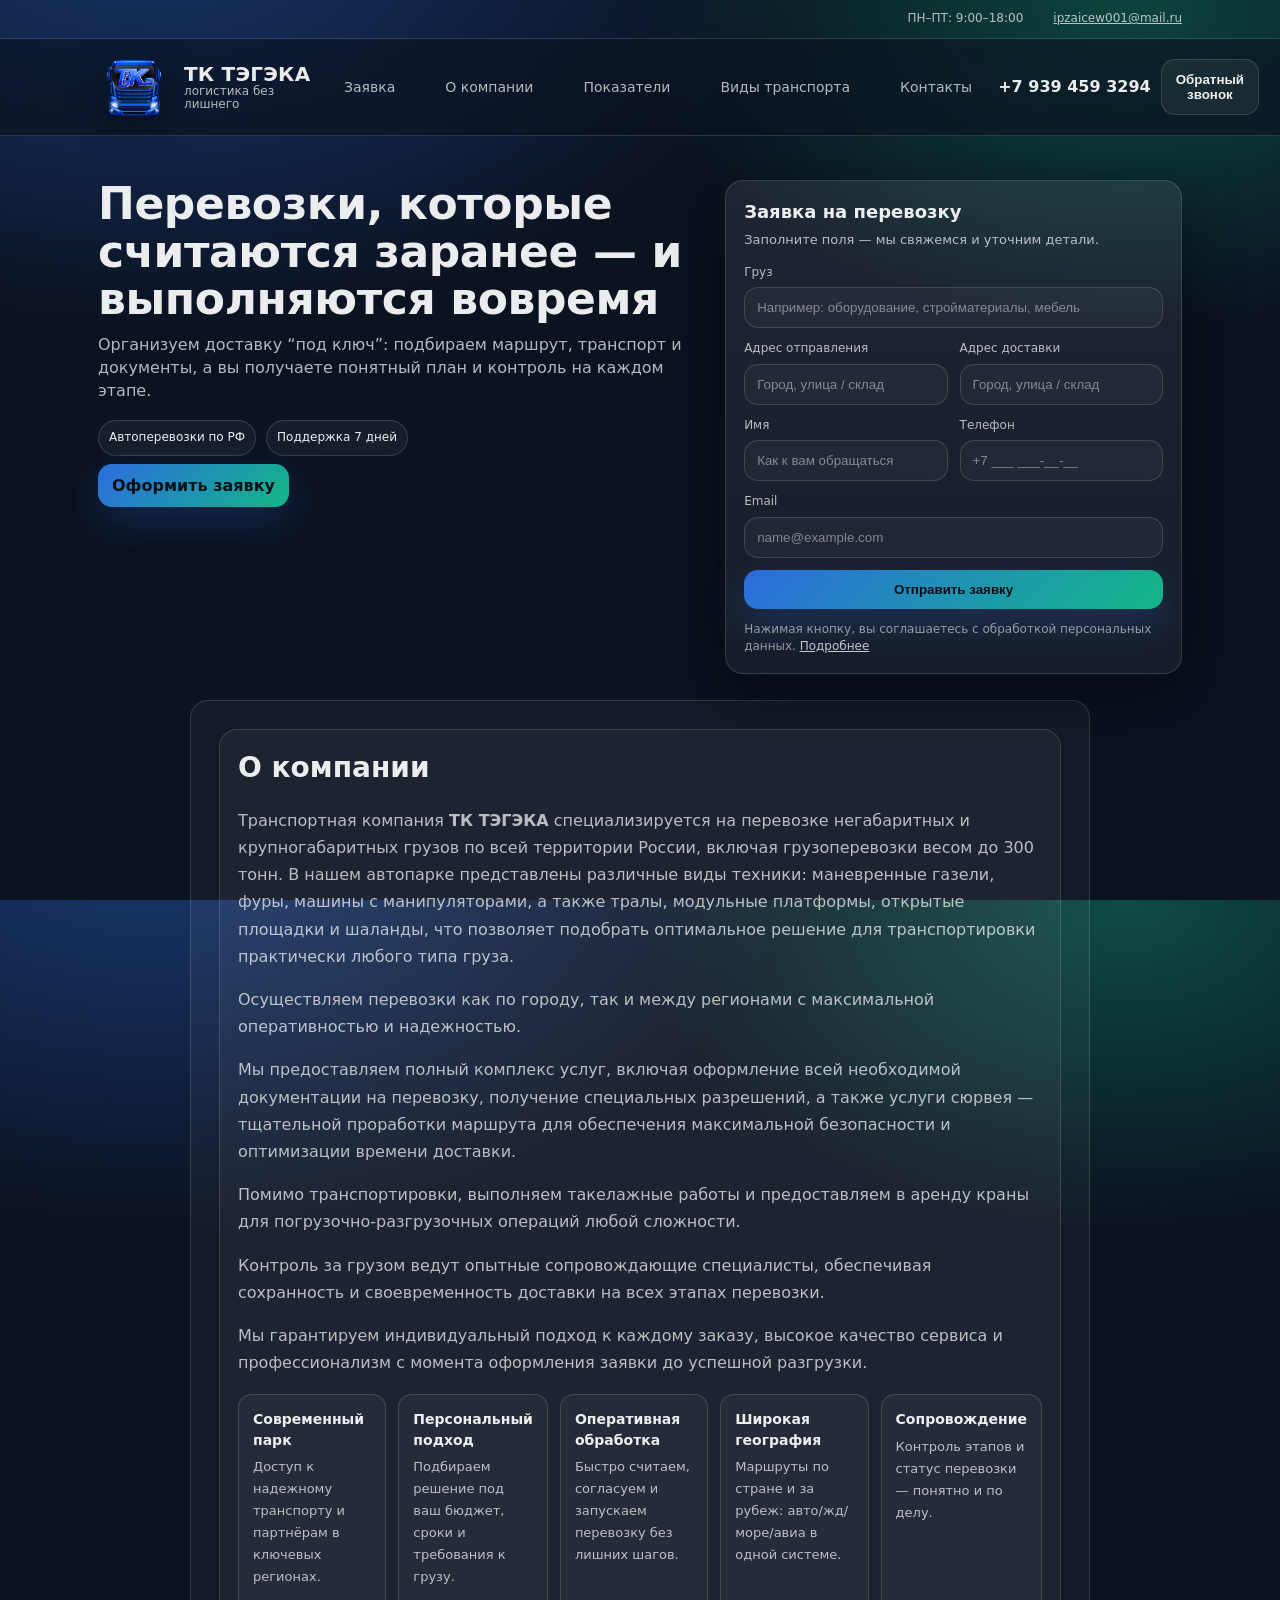
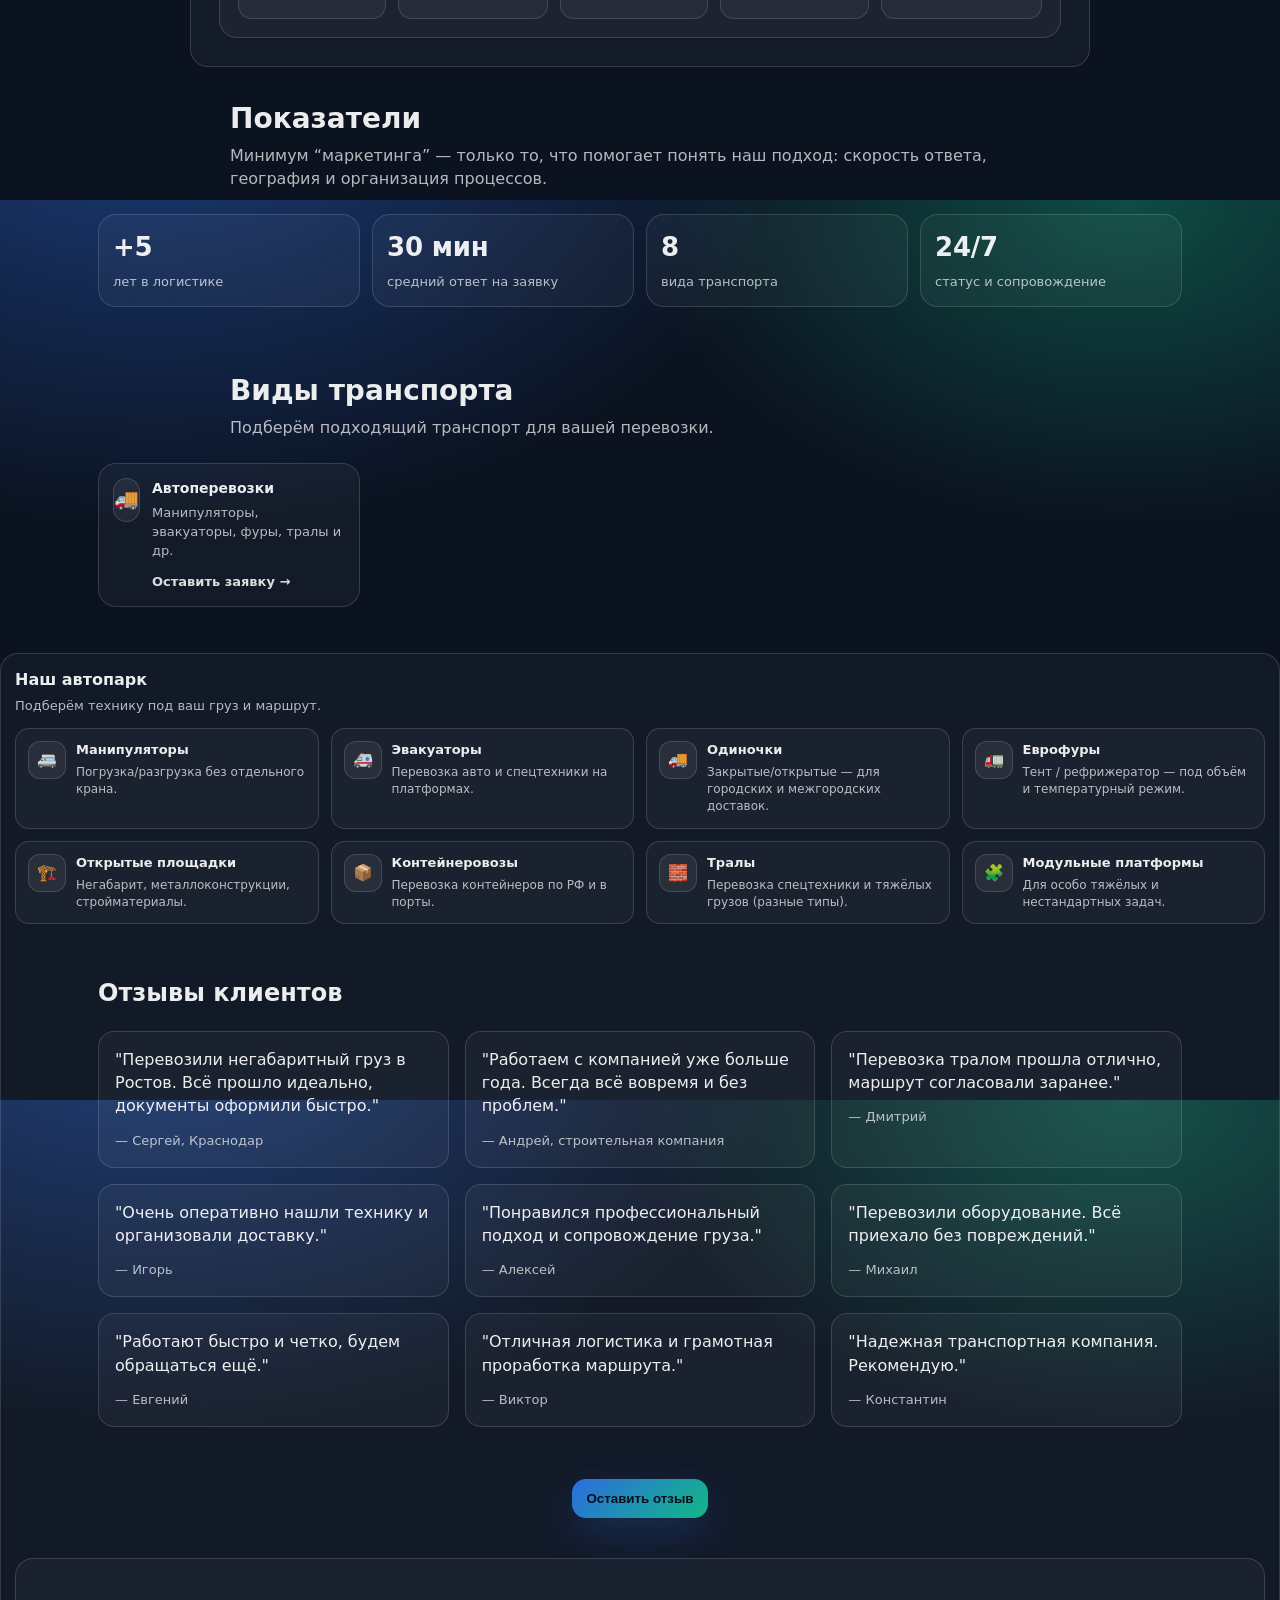
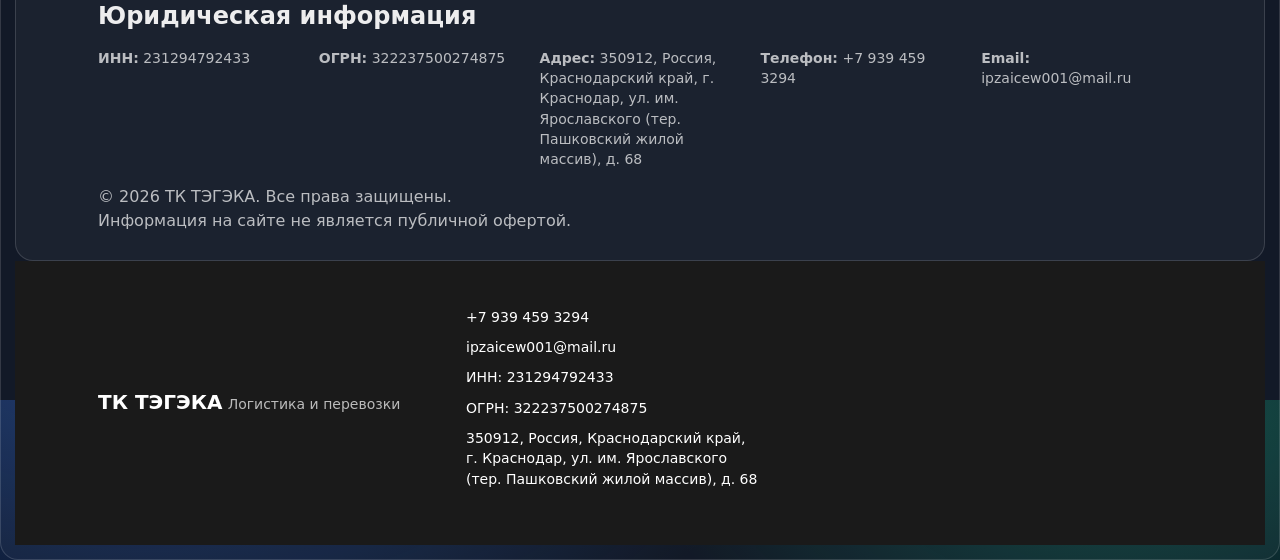
==== commit 032dae86: "Update index.html" ====
--- a/index.html
+++ b/index.html
@@ -386,21 +386,18 @@
   <div class="container">
     <h2>Юридическая информация</h2>
 
-    <div class="legal_card">
-      <p><strong>ИНН:</strong> 231294792433</p>
-      <p><strong>ОГРН:</strong> 322237500274875</p>
-
-      <p><strong>Адрес:</strong><br>
-        350912, Россия, Краснодарский край,<br>
-        г. Краснодар, ул. им. Ярославского<br>
-        (тер. Пашковский жилой массив), д. 68
-      </p>
-
-      <p class="legal_note">
-        © <span id="year"></span> ТК ТЭГЭКА. Все права защищены. <br />
-        Информация на сайте не является публичной офертой.
-      </p>
-    </div>
+    <div class="legal_info">
+      <div class="info-item"><strong>ИНН:</strong> 231294792433</div>
+      <div class="info-item"><strong>ОГРН:</strong> 322237500274875</div>
+      <div class="info-item"><strong>Адрес:</strong> 350912, Россия, Краснодарский край, г. Краснодар, ул. им. Ярославского (тер. Пашковский жилой массив), д. 68</div>
+      <div class="info-item"><strong>Телефон:</strong> +7 939 459 3294</div>
+      <div class="info-item"><strong>Email:</strong> ipzaicew001@mail.ru</div>
+    </div>
+
+    <p class="legal_note">
+      © <span id="year"></span> ТК ТЭГЭКА. Все права защищены. <br />
+      Информация на сайте не является публичной офертой.
+    </p>
   </div>
 </section>
 
--- a/css/style.css
+++ b/css/style.css
@@ -336,36 +336,63 @@
 }
 
 /* Footer */
-.footer{
-border-top:1px solid var(--line);
-background: rgba(0,0,0,0.14);
-padding:26px 0;
-text-align:left;
-}
-.footer--inner{margin-top:10px}
-.footer__grid{
-  display:grid;
-  grid-template-columns: 1fr 1fr;
-  gap:30px;
-  text-align:left;
-}
-.footer__brand{display:flex; flex-direction:column; gap:4px; margin-bottom:10px}
-.footer__name{font-weight:900}
-.footer__small{color:var(--muted); font-size:12px}
-.footer__title{margin:0 0 10px; font-size:14px; color:rgba(255,255,255,0.85)}
-.footer__contacts{list-style:none; padding:0; margin:0; display:flex; flex-direction:column; gap:8px; color:var(--muted); font-size:13px}
-.footer__text{margin:0; color:var(--muted); font-size:13px}
-
-.social{display:flex; gap:10px; flex-wrap:wrap}
-.social a{
-  border:1px solid var(--line);
-  background: rgba(255,255,255,0.04);
-  padding:8px 10px;
-  border-radius:999px;
-  font-size:13px;
-  color:rgba(255,255,255,0.85);
-}
-
+.footer {
+  background-color: #1a1a1a; /* или ваш фон */
+  color: #fff;
+  padding: 30px 0;
+  text-align: left;
+}
+
+.footer__grid {
+  display: grid;
+  grid-template-columns: 1fr 1fr 1fr;
+  gap: 20px;
+  align-items: center;
+}
+
+.footer__brand {
+  text-align: left;
+}
+
+.footer__name {
+  font-size: 20px;
+  font-weight: bold;
+}
+
+.footer__small {
+  font-size: 14px;
+  color: #bbb;
+}
+
+.legal_info {
+  display: flex;
+  flex-wrap: wrap; /* Разрешает перенос элементов */
+  justify-content: space-between; /* Распределяет элементы по всей ширине */
+  width: 100%; /* Занимает всю доступную ширину */
+  gap: 20px; /* Пробелы между элементами */
+}
+
+.info-item {
+  flex: 1 1 200px; /* Каждый элемент может растягиваться, но не меньше 200px */
+  font-size: 14px; /* Размер шрифта */
+  color: var(--muted); /* Цвет текста */
+  margin: 0; /* Убираем маргины */
+}
+
+.legal_info h3 {
+  font-size: 18px;
+  margin-bottom: 10px;
+}
+
+.footer__contacts {
+  list-style: none;
+  padding: 0;
+}
+
+.footer__contacts li {
+  margin-bottom: 10px;
+  font-size: 14px;
+}
 /* Modal */
 .modal{
   position:fixed;
@@ -651,3 +678,4 @@
 margin-top:10px;
 font-size:13px;
 }
+
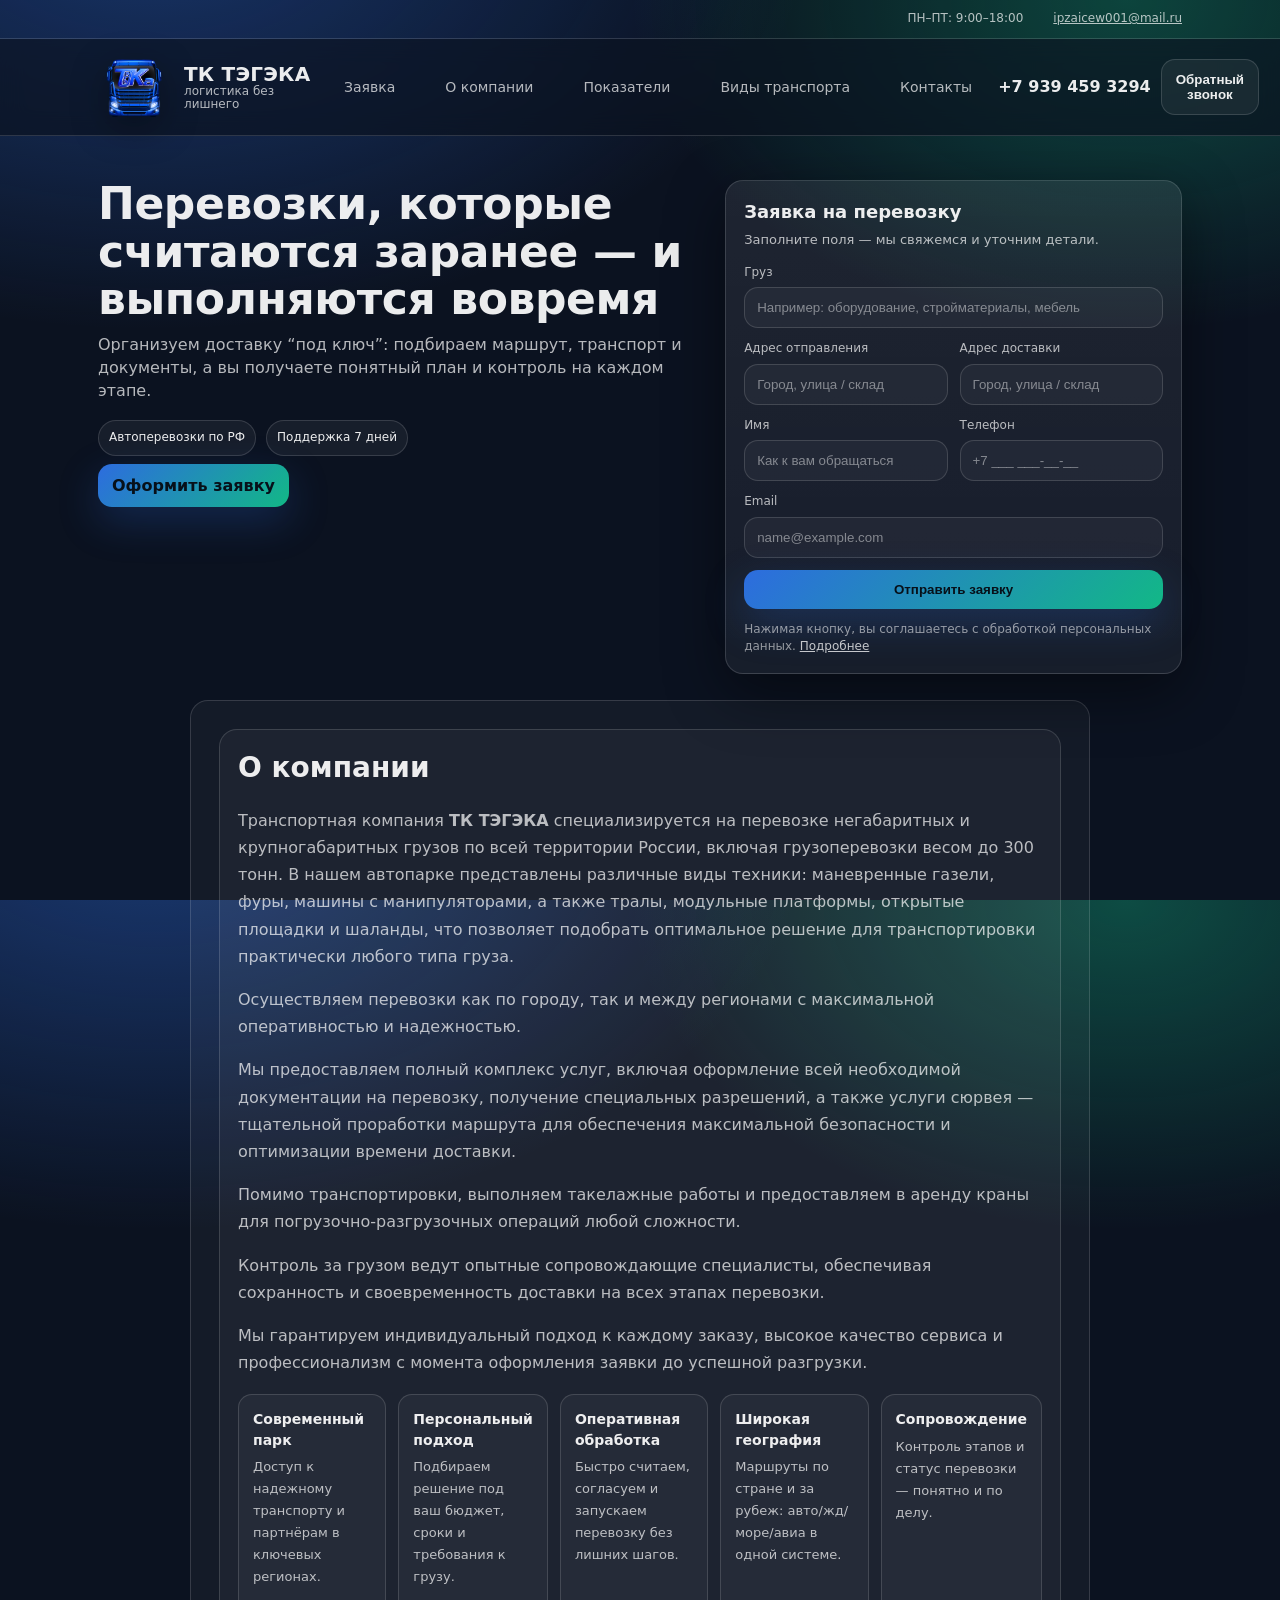
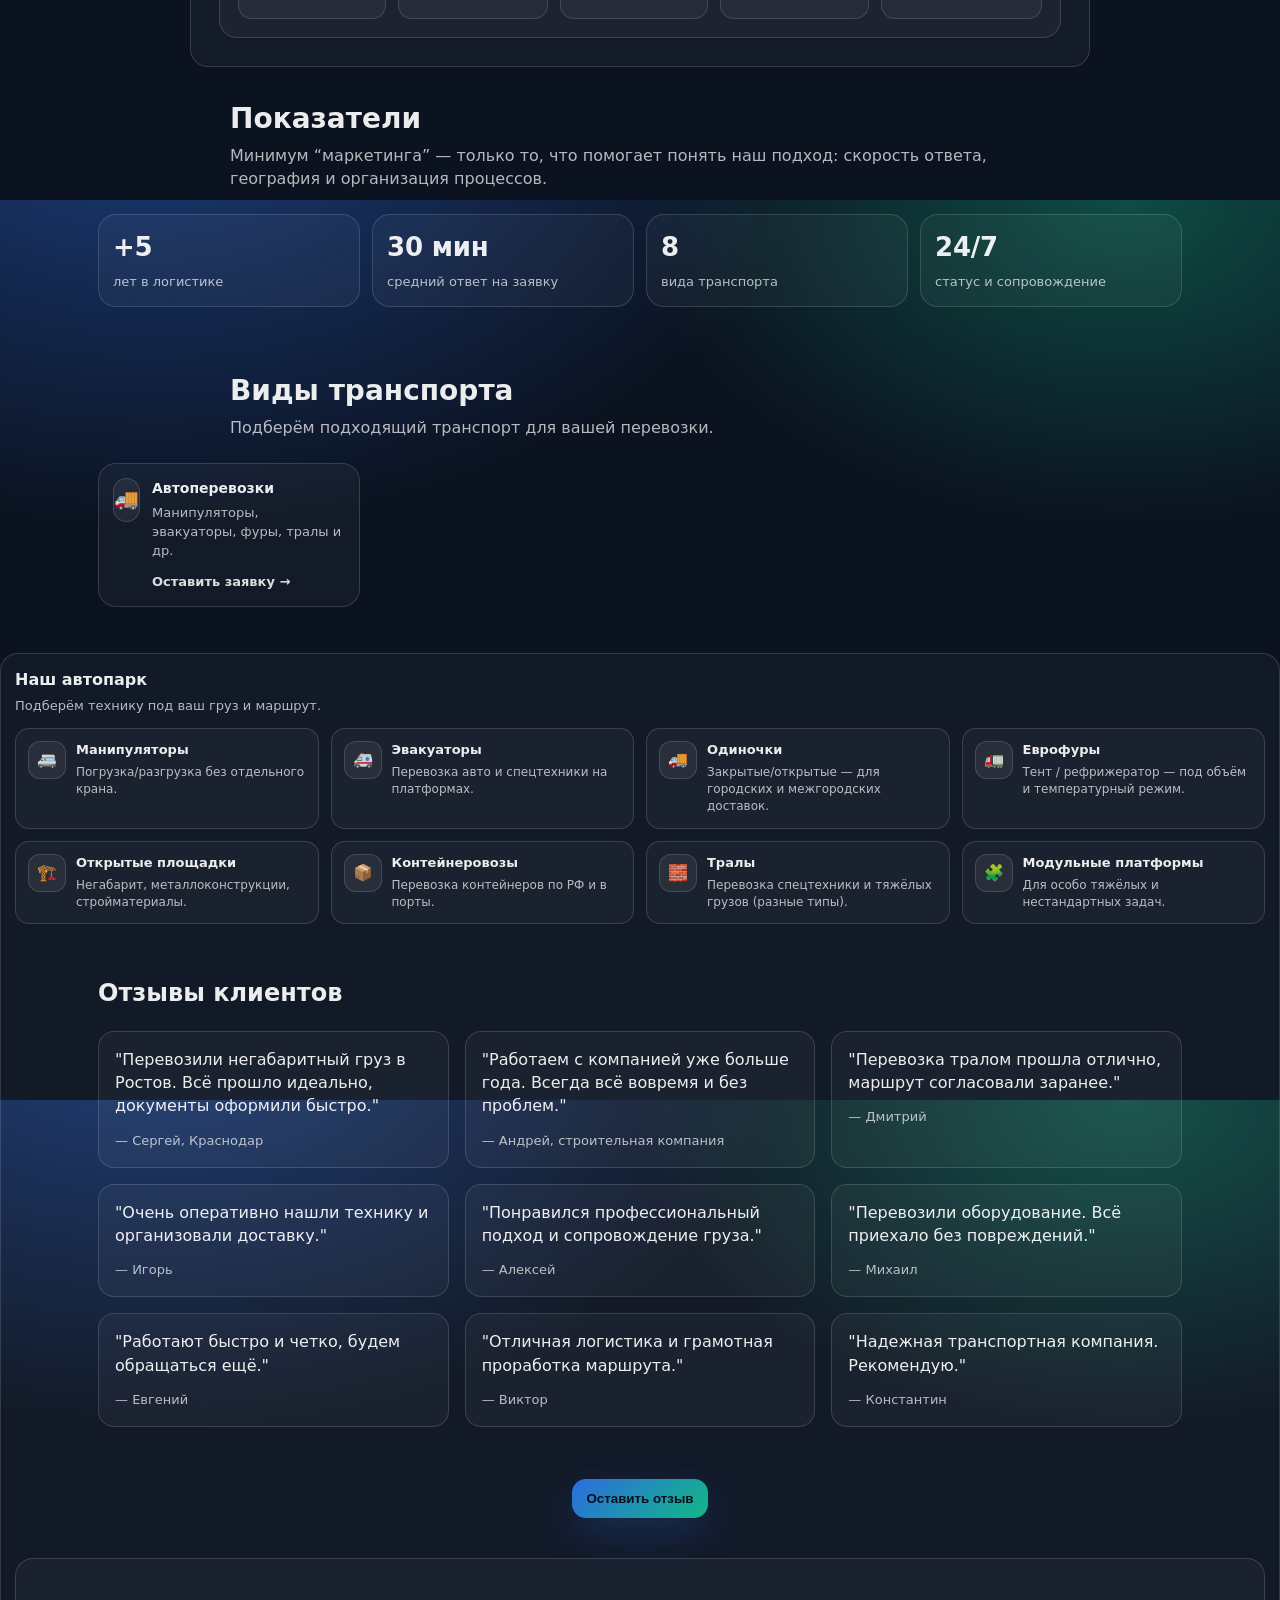
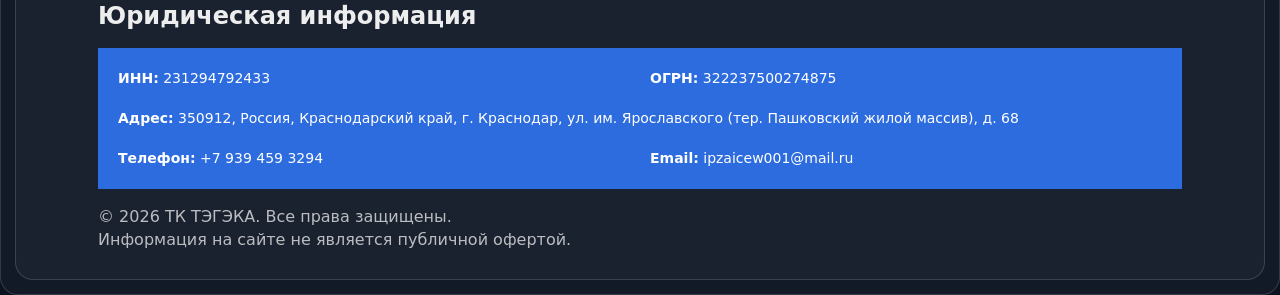
==== commit a72b427f: "Update index.html" ====
--- a/index.html
+++ b/index.html
@@ -401,29 +401,6 @@
   </div>
 </section>
 
-<footer class="footer" id="contacts">
-  <div class="container footer__grid">
-    <div class="footer__brand">
-      <span class="footer__name">ТК ТЭГЭКА</span>
-      <span class="footer__small">Логистика и перевозки</span>
-    </div>
-
-    <ul class="footer__contacts">
-      <li>+7 939 459 3294</li>
-      <li>ipzaicew001@mail.ru</li>
-
-      <li>ИНН: 231294792433</li>
-      <li>ОГРН: 322237500274875</li>
-
-      <li>
-        350912, Россия, Краснодарский край,<br>
-        г. Краснодар, ул. им. Ярославского<br>
-        (тер. Пашковский жилой массив), д. 68
-      </li>
-    </ul>
-  </div>
-</footer>
-
   <!-- Callback modal -->
   <div class="modal" id="callbackModal" aria-hidden="true" role="dialog" aria-label="Обратный звонок">
     <div class="modal__backdrop" data-close></div>
--- a/css/style.css
+++ b/css/style.css
@@ -337,51 +337,40 @@
 
 /* Footer */
 .footer {
-  background-color: #1a1a1a; /* или ваш фон */
-  color: #fff;
+  background-color: #2d6cdf; /* Синий фон футера */
+  color: #fff; /* Белый текст */
   padding: 30px 0;
   text-align: left;
-}
-
-.footer__grid {
-  display: grid;
-  grid-template-columns: 1fr 1fr 1fr;
-  gap: 20px;
-  align-items: center;
-}
-
-.footer__brand {
-  text-align: left;
-}
-
-.footer__name {
-  font-size: 20px;
-  font-weight: bold;
-}
-
-.footer__small {
-  font-size: 14px;
-  color: #bbb;
-}
-
+  margin: 0;
+  border: none; /* Убирает бордер */
+}
+
+/* Legal info */
 .legal_info {
   display: flex;
-  flex-wrap: wrap; /* Разрешает перенос элементов */
-  justify-content: space-between; /* Распределяет элементы по всей ширине */
-  width: 100%; /* Занимает всю доступную ширину */
-  gap: 20px; /* Пробелы между элементами */
+  flex-wrap: wrap;
+  justify-content: flex-start; /* Выравнивание элементов по левому краю */
+  width: 100%;
+  gap: 20px;
+  border: none; /* Убирает бордер */
+  background-color: #2d6cdf; /* Синий фон для юридической информации */
+  color: #fff; /* Белый текст */
+  padding: 20px; /* Отступы внутри блока */
 }
 
 .info-item {
-  flex: 1 1 200px; /* Каждый элемент может растягиваться, но не меньше 200px */
-  font-size: 14px; /* Размер шрифта */
-  color: var(--muted); /* Цвет текста */
-  margin: 0; /* Убираем маргины */
+  flex: 1 1 200px;
+  font-size: 14px;
+  color: #fff; /* Белый цвет текста */
+  margin: 0;
+  white-space: nowrap;
+  text-align: left; /* Текст выравнивается слева */
 }
 
 .legal_info h3 {
   font-size: 18px;
   margin-bottom: 10px;
+  color: #fff; /* Белый цвет заголовков */
 }
 
 .footer__contacts {
@@ -392,6 +381,7 @@
 .footer__contacts li {
   margin-bottom: 10px;
   font-size: 14px;
+  color: #fff; /* Белый цвет текста для контактов */
 }
 /* Modal */
 .modal{
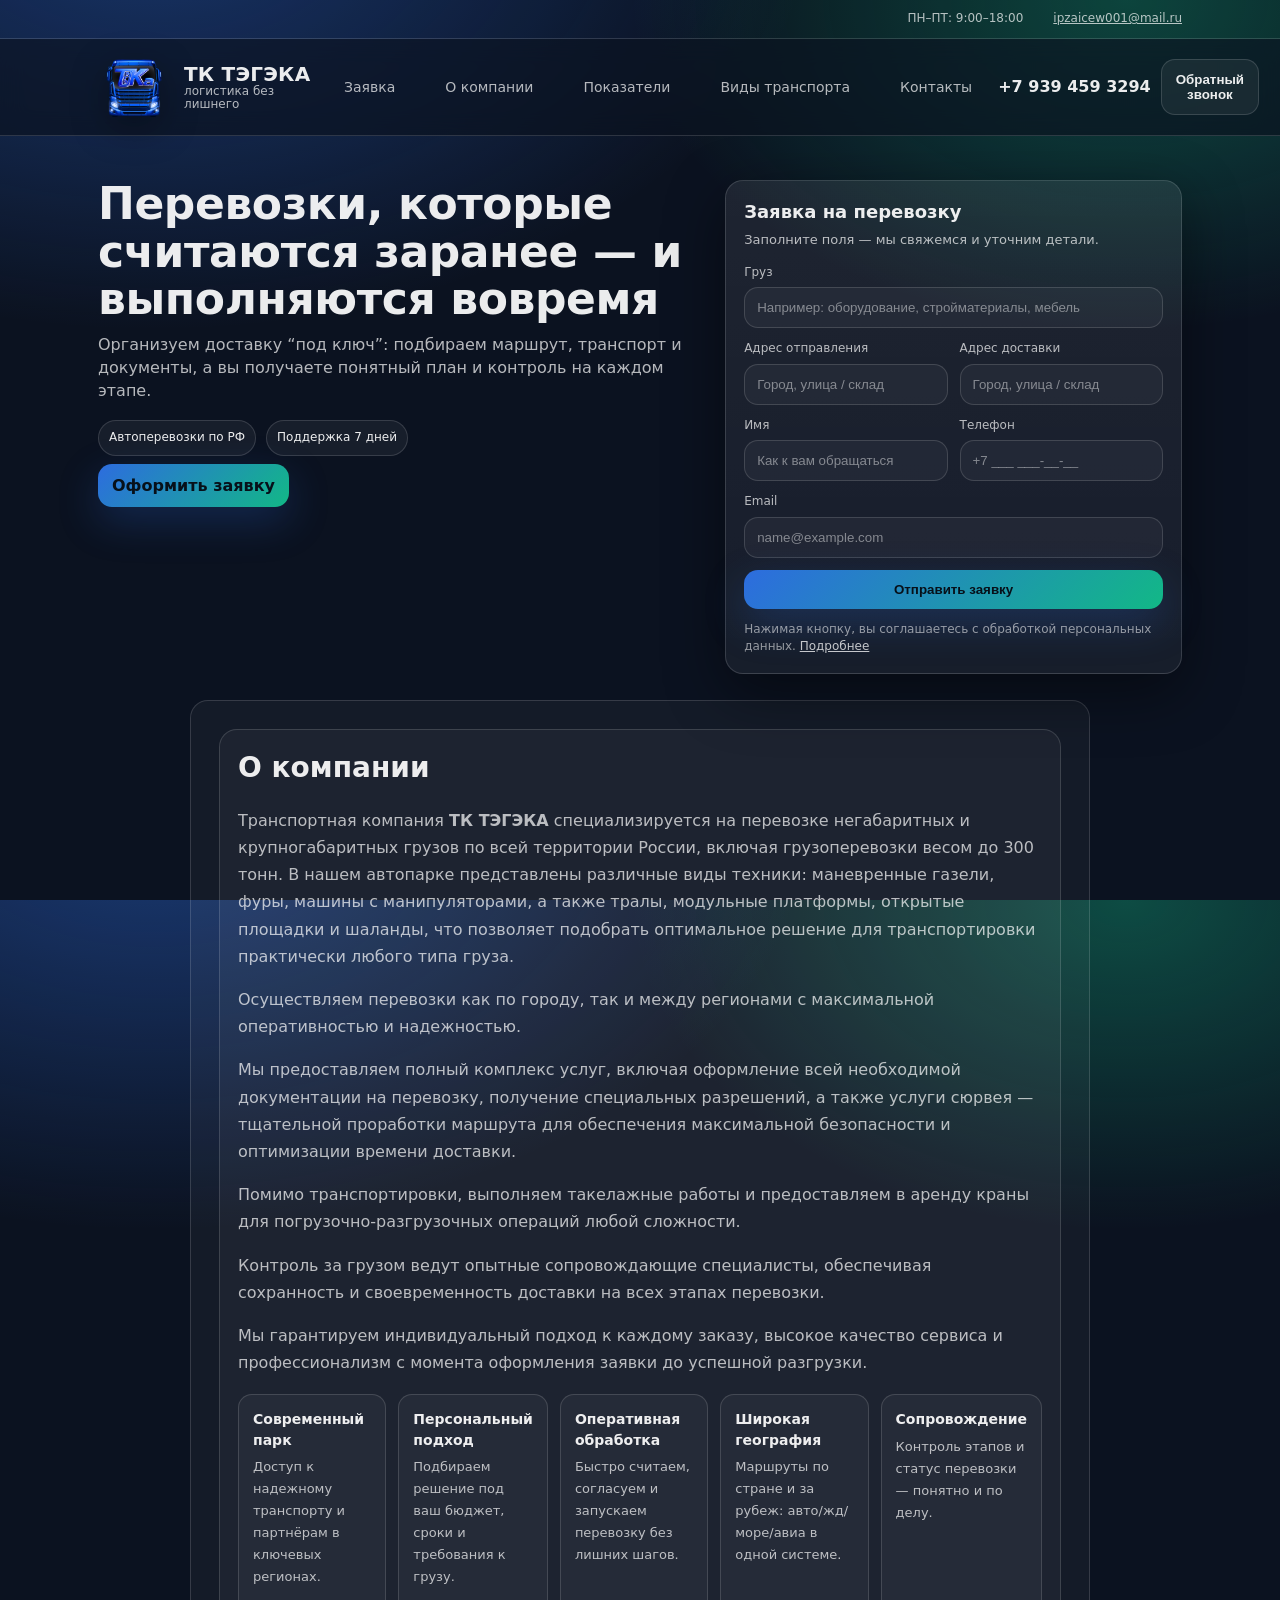
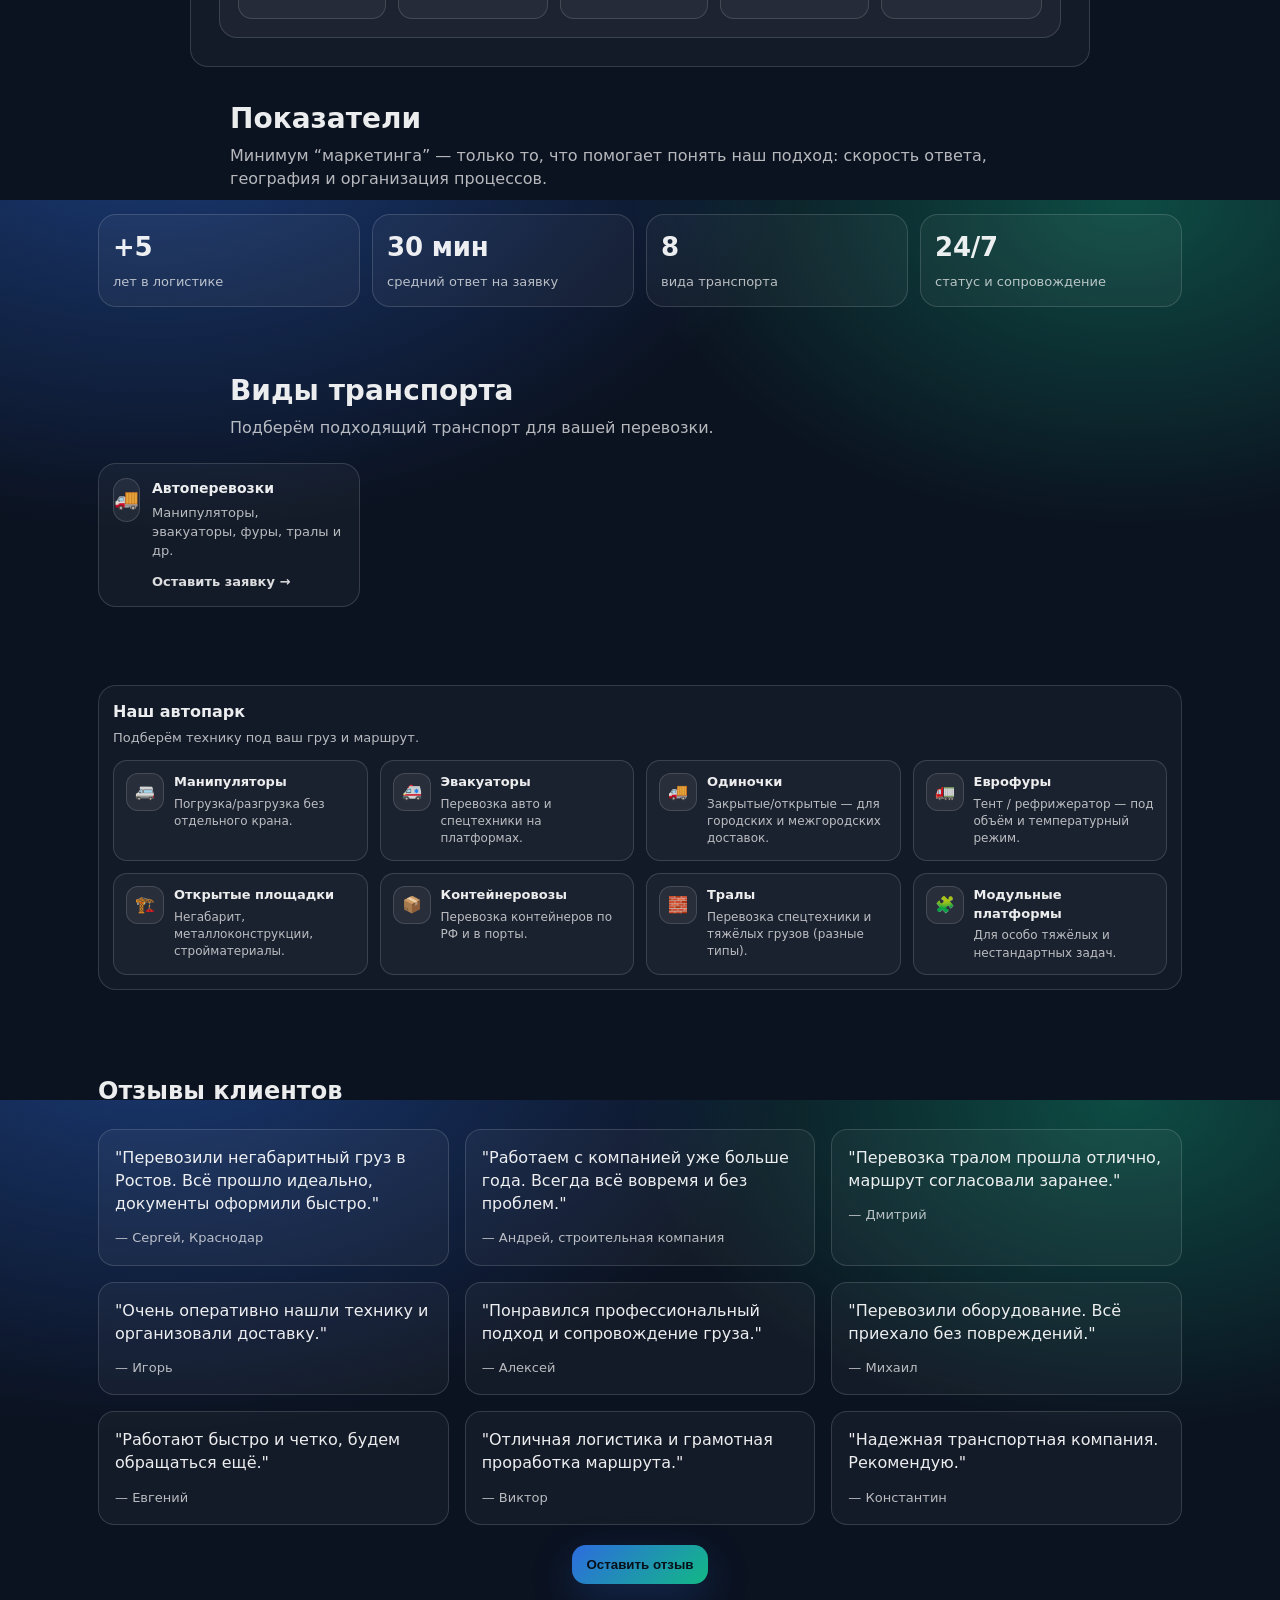
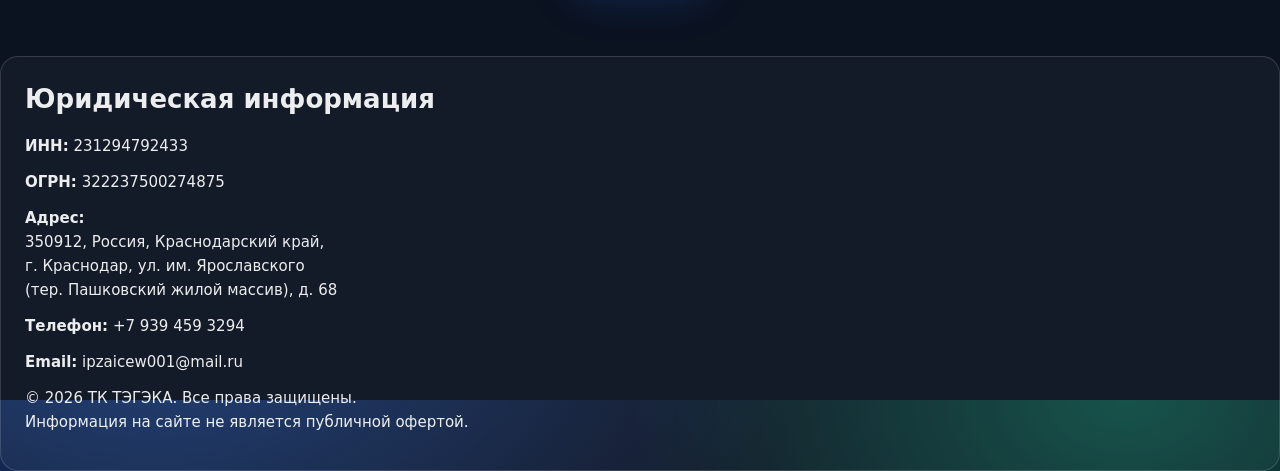
==== commit 7626a250: "Update index.html" ====
--- a/index.html
+++ b/index.html
@@ -10,15 +10,13 @@
 </head>
 
 <body>
-  <!-- Topbar (как у примеров) -->
   <div class="topbar">
     <div class="container topbar__row">
       <span>ПН–ПТ: 9:00–18:00</span>
-      <a href="mailto:info@transitline.example">ipzaicew001@mail.ru</a>
+      <a href="mailto:ipzaicew001@mail.ru">ipzaicew001@mail.ru</a>
     </div>
   </div>
 
-  <!-- Header -->
   <header class="header" id="top">
     <div class="container header__row">
       <a class="brand" href="index.html" aria-label="На главную">
@@ -38,19 +36,18 @@
           <li><a href="#about">О компании</a></li>
           <li><a href="#stats">Показатели</a></li>
           <li><a href="#modes">Виды транспорта</a></li>
-          <li><a href="#contacts">Контакты</a></li>
+          <li><a href="#legal">Контакты</a></li>
         </ul>
       </nav>
 
       <div class="header__cta">
-        <a class="phone" href="tel:+74951234567" aria-label="Позвонить">+7 939 459 3294</a>
+        <a class="phone" href="tel:+79394593294" aria-label="Позвонить">+7 939 459 3294</a>
         <button class="btn btn--ghost" id="callbackBtn">Обратный звонок</button>
       </div>
     </div>
   </header>
 
   <main>
-    <!-- Hero -->
     <section class="hero">
       <div class="container hero__grid">
         <div class="hero__text">
@@ -68,7 +65,6 @@
           <a class="btn btn--primary" href="#order">Оформить заявку</a>
         </div>
 
-        <!-- Form -->
         <div class="card" id="order">
           <h2 class="card__title">Заявка на перевозку</h2>
           <p class="card__subtitle">Заполните поля — мы свяжемся и уточним детали.</p>
@@ -77,7 +73,7 @@
             <div class="form__row">
               <label class="field">
                 <span class="field__label">Груз</span>
-                <input 
+                <input
                   type="text"
                   name="cargo"
                   placeholder="Например: оборудование, стройматериалы, мебель"
@@ -128,32 +124,33 @@
       </div>
     </section>
 
-    <!-- About -->
     <section class="section" id="about">
       <div class="container">
         <div class="section__head">
           <h2>О компании</h2>
           <p>
-            Транспортная компания <strong>ТК ТЭГЭКА</strong> специализируется на перевозке негабаритных и крупногабаритных грузов по всей территории России, включая грузоперевозки весом до 300 тонн. 
-            В нашем автопарке представлены различные виды техники: маневренные газели, фуры, машины с манипуляторами, а также тралы, модульные платформы, открытые площадки и шаланды, 
+            Транспортная компания <strong>ТК ТЭГЭКА</strong> специализируется на перевозке негабаритных и крупногабаритных грузов по всей территории России, включая грузоперевозки весом до 300 тонн.
+            В нашем автопарке представлены различные виды техники: маневренные газели, фуры, машины с манипуляторами, а также тралы, модульные платформы, открытые площадки и шаланды,
             что позволяет подобрать оптимальное решение для транспортировки практически любого типа груза.
           </p>
 
           <p>
             Осуществляем перевозки как по городу, так и между регионами с максимальной оперативностью и надежностью.
           </p>
-          
+
           <p>
             Мы предоставляем полный комплекс услуг, включая оформление всей необходимой документации на перевозку, получение специальных разрешений,
             а также услуги сюрвея — тщательной проработки маршрута для обеспечения максимальной безопасности и оптимизации времени доставки.
           </p>
-          
+
           <p>
             Помимо транспортировки, выполняем такелажные работы и предоставляем в аренду краны для погрузочно-разгрузочных операций любой сложности.
           </p>
+
           <p>
             Контроль за грузом ведут опытные сопровождающие специалисты, обеспечивая сохранность и своевременность доставки на всех этапах перевозки.
           </p>
+
           <p>
             Мы гарантируем индивидуальный подход к каждому заказу, высокое качество сервиса и профессионализм с момента оформления заявки до успешной разгрузки.
           </p>
@@ -184,7 +181,6 @@
       </div>
     </section>
 
-    <!-- Stats (как у примеров, но без кейсов/проектов) -->
     <section class="section" id="stats">
       <div class="container">
         <div class="section__head">
@@ -216,7 +212,6 @@
       </div>
     </section>
 
-    <!-- Transport Modes -->
     <section class="section" id="modes">
       <div class="container">
         <div class="section__head">
@@ -233,175 +228,177 @@
               <span class="mode-card__link">Оставить заявку →</span>
             </div>
           </a>
-          
-        </div>
-      </div>
-    </section>
-
-    <!-- Наш автопарк -->
-    <div class="fleet">
-  <h3 class="fleet__title">Наш автопарк</h3>
-  <p class="fleet__subtitle">Подберём технику под ваш груз и маршрут.</p>
-
-  <div class="fleet__grid">
-    <div class="fleet-card">
-      <div class="fleet-card__icon">🚐</div>
-      <div>
-        <h4>Манипуляторы</h4>
-        <p>Погрузка/разгрузка без отдельного крана.</p>
+        </div>
+      </div>
+    </section>
+
+    <section class="section">
+      <div class="container">
+        <div class="fleet">
+          <h3 class="fleet__title">Наш автопарк</h3>
+          <p class="fleet__subtitle">Подберём технику под ваш груз и маршрут.</p>
+
+          <div class="fleet__grid">
+            <div class="fleet-card">
+              <div class="fleet-card__icon">🚐</div>
+              <div>
+                <h4>Манипуляторы</h4>
+                <p>Погрузка/разгрузка без отдельного крана.</p>
+              </div>
+            </div>
+
+            <div class="fleet-card">
+              <div class="fleet-card__icon">🚑</div>
+              <div>
+                <h4>Эвакуаторы</h4>
+                <p>Перевозка авто и спецтехники на платформах.</p>
+              </div>
+            </div>
+
+            <div class="fleet-card">
+              <div class="fleet-card__icon">🚚</div>
+              <div>
+                <h4>Одиночки</h4>
+                <p>Закрытые/открытые — для городских и межгородских доставок.</p>
+              </div>
+            </div>
+
+            <div class="fleet-card">
+              <div class="fleet-card__icon">🚛</div>
+              <div>
+                <h4>Еврофуры</h4>
+                <p>Тент / рефрижератор — под объём и температурный режим.</p>
+              </div>
+            </div>
+
+            <div class="fleet-card">
+              <div class="fleet-card__icon">🏗️</div>
+              <div>
+                <h4>Открытые площадки</h4>
+                <p>Негабарит, металлоконструкции, стройматериалы.</p>
+              </div>
+            </div>
+
+            <div class="fleet-card">
+              <div class="fleet-card__icon">📦</div>
+              <div>
+                <h4>Контейнеровозы</h4>
+                <p>Перевозка контейнеров по РФ и в порты.</p>
+              </div>
+            </div>
+
+            <div class="fleet-card">
+              <div class="fleet-card__icon">🧱</div>
+              <div>
+                <h4>Тралы</h4>
+                <p>Перевозка спецтехники и тяжёлых грузов (разные типы).</p>
+              </div>
+            </div>
+
+            <div class="fleet-card">
+              <div class="fleet-card__icon">🧩</div>
+              <div>
+                <h4>Модульные платформы</h4>
+                <p>Для особо тяжёлых и нестандартных задач.</p>
+              </div>
+            </div>
+          </div>
+        </div>
+      </div>
+    </section>
+
+    <section class="section" id="reviews">
+      <div class="container">
+        <h2>Отзывы клиентов</h2>
+
+        <div class="reviews">
+          <div class="review">
+            <p>"Перевозили негабаритный груз в Ростов. Всё прошло идеально, документы оформили быстро."</p>
+            <span>— Сергей, Краснодар</span>
+          </div>
+
+          <div class="review">
+            <p>"Работаем с компанией уже больше года. Всегда всё вовремя и без проблем."</p>
+            <span>— Андрей, строительная компания</span>
+          </div>
+
+          <div class="review">
+            <p>"Перевозка тралом прошла отлично, маршрут согласовали заранее."</p>
+            <span>— Дмитрий</span>
+          </div>
+
+          <div class="review">
+            <p>"Очень оперативно нашли технику и организовали доставку."</p>
+            <span>— Игорь</span>
+          </div>
+
+          <div class="review">
+            <p>"Понравился профессиональный подход и сопровождение груза."</p>
+            <span>— Алексей</span>
+          </div>
+
+          <div class="review">
+            <p>"Перевозили оборудование. Всё приехало без повреждений."</p>
+            <span>— Михаил</span>
+          </div>
+
+          <div class="review">
+            <p>"Работают быстро и четко, будем обращаться ещё."</p>
+            <span>— Евгений</span>
+          </div>
+
+          <div class="review">
+            <p>"Отличная логистика и грамотная проработка маршрута."</p>
+            <span>— Виктор</span>
+          </div>
+
+          <div class="review">
+            <p>"Надежная транспортная компания. Рекомендую."</p>
+            <span>— Константин</span>
+          </div>
+        </div>
+
+        <div class="reviews__cta">
+          <button class="btn btn--primary" onclick="openReview()">Оставить отзыв</button>
+        </div>
+      </div>
+    </section>
+
+    <div class="review-modal" id="reviewModal">
+      <div class="review-modal__content">
+        <h3>Оставить отзыв</h3>
+        <input type="text" placeholder="Ваше имя">
+        <textarea placeholder="Ваш отзыв"></textarea>
+        <button class="btn btn--primary">Отправить</button>
+        <button class="btn btn--ghost" onclick="closeReview()">Закрыть</button>
       </div>
     </div>
 
-    <div class="fleet-card">
-      <div class="fleet-card__icon">🚑</div>
-      <div>
-        <h4>Эвакуаторы</h4>
-        <p>Перевозка авто и спецтехники на платформах.</p>
-      </div>
-    </div>
-
-    <div class="fleet-card">
-      <div class="fleet-card__icon">🚚</div>
-      <div>
-        <h4>Одиночки</h4>
-        <p>Закрытые/открытые — для городских и межгородских доставок.</p>
-      </div>
-    </div>
-
-    <div class="fleet-card">
-      <div class="fleet-card__icon">🚛</div>
-      <div>
-        <h4>Еврофуры</h4>
-        <p>Тент / рефрижератор — под объём и температурный режим.</p>
-      </div>
-    </div>
-
-    <div class="fleet-card">
-      <div class="fleet-card__icon">🏗️</div>
-      <div>
-        <h4>Открытые площадки</h4>
-        <p>Негабарит, металлоконструкции, стройматериалы.</p>
-      </div>
-    </div>
-
-    <div class="fleet-card">
-      <div class="fleet-card__icon">📦</div>
-      <div>
-        <h4>Контейнеровозы</h4>
-        <p>Перевозка контейнеров по РФ и в порты.</p>
-      </div>
-    </div>
-
-    <div class="fleet-card">
-      <div class="fleet-card__icon">🧱</div>
-      <div>
-        <h4>Тралы</h4>
-        <p>Перевозка спецтехники и тяжёлых грузов (разные типы).</p>
-      </div>
-    </div>
-
-    <div class="fleet-card">
-      <div class="fleet-card__icon">🧩</div>
-      <div>
-        <h4>Модульные платформы</h4>
-        <p>Для особо тяжёлых и нестандартных задач.</p>
-      </div>
-    </div>
-  </div>
-      <section class="section" id="reviews">
-        <div class="container">
-          
-          <h2>Отзывы клиентов</h2>
-          
-          <div class="reviews">
-            <div class="review">
-              <p>"Перевозили негабаритный груз в Ростов. Всё прошло идеально, документы оформили быстро."</p>
-              <span>— Сергей, Краснодар</span>
-            </div>
-
-            <div class="review">
-              <p>"Работаем с компанией уже больше года. Всегда всё вовремя и без проблем."</p>
-              <span>— Андрей, строительная компания</span>
-            </div>
-            
-            <div class="review">
-              <p>"Перевозка тралом прошла отлично, маршрут согласовали заранее."</p>
-              <span>— Дмитрий</span>
-            </div>
-
-            <div class="review">
-              <p>"Очень оперативно нашли технику и организовали доставку."</p>
-              <span>— Игорь</span>
-            </div>
-
-            <div class="review">
-              <p>"Понравился профессиональный подход и сопровождение груза."</p>
-              <span>— Алексей</span>
-            </div>
-
-            <div class="review">
-              <p>"Перевозили оборудование. Всё приехало без повреждений."</p>
-              <span>— Михаил</span>
-            </div>
-
-            <div class="review">
-              <p>"Работают быстро и четко, будем обращаться ещё."</p>
-              <span>— Евгений</span>
-            </div>
-
-            <div class="review">
-              <p>"Отличная логистика и грамотная проработка маршрута."</p>
-              <span>— Виктор</span>
-            </div>
-
-            <div class="review">
-              <p>"Надежная транспортная компания. Рекомендую."</p>
-              <span>— Константин</span>
-            </div>
-
-          </div>
-
-        </div>
-      </section>
-
-      <div class="reviews__cta">
-        <button class="btn btn--primary" onclick="openReview()">Оставить отзыв</button>
-      </div>
-
-      <div class="review-modal" id="reviewModal">
-        <div class="review-modal__content">
-
-          <h3>Оставить отзыв</h3>
-
-          <input type="text" placeholder="Ваше имя">
-          <textarea placeholder="Ваш отзыв"></textarea>
-
-          <button class="btn btn--primary">Отправить</button>
-          <button class="btn btn--ghost" onclick="closeReview()">Закрыть</button>
-        </div>
-      </div>
-
-
-<section class="section legal" id="legal">
-  <div class="container">
-    <h2>Юридическая информация</h2>
-
-    <div class="legal_info">
-      <div class="info-item"><strong>ИНН:</strong> 231294792433</div>
-      <div class="info-item"><strong>ОГРН:</strong> 322237500274875</div>
-      <div class="info-item"><strong>Адрес:</strong> 350912, Россия, Краснодарский край, г. Краснодар, ул. им. Ярославского (тер. Пашковский жилой массив), д. 68</div>
-      <div class="info-item"><strong>Телефон:</strong> +7 939 459 3294</div>
-      <div class="info-item"><strong>Email:</strong> ipzaicew001@mail.ru</div>
-    </div>
-
-    <p class="legal_note">
-      © <span id="year"></span> ТК ТЭГЭКА. Все права защищены. <br />
-      Информация на сайте не является публичной офертой.
-    </p>
-  </div>
-</section>
-
-  <!-- Callback modal -->
+    <section class="section legal" id="legal">
+      <div class="container">
+        <h2>Юридическая информация</h2>
+
+        <div class="legal_card">
+          <p><strong>ИНН:</strong> 231294792433</p>
+          <p><strong>ОГРН:</strong> 322237500274875</p>
+          <p>
+            <strong>Адрес:</strong><br>
+            350912, Россия, Краснодарский край,<br>
+            г. Краснодар, ул. им. Ярославского<br>
+            (тер. Пашковский жилой массив), д. 68
+          </p>
+          <p><strong>Телефон:</strong> +7 939 459 3294</p>
+          <p><strong>Email:</strong> ipzaicew001@mail.ru</p>
+
+          <p class="legal_note">
+            © <span id="year"></span> ТК ТЭГЭКА. Все права защищены.<br>
+            Информация на сайте не является публичной офертой.
+          </p>
+        </div>
+      </div>
+    </section>
+  </main>
+
   <div class="modal" id="callbackModal" aria-hidden="true" role="dialog" aria-label="Обратный звонок">
     <div class="modal__backdrop" data-close></div>
     <div class="modal__panel" role="document">
@@ -409,41 +406,26 @@
         <h2>Заказать обратный звонок</h2>
         <button class="icon-btn" data-close aria-label="Закрыть">✕</button>
       </div>
+
       <form class="form" id="callbackForm" novalidate>
         <label class="field">
           <span class="field__label">Имя</span>
           <input name="name" type="text" placeholder="Ваше имя" required />
         </label>
+
         <label class="field">
           <span class="field__label">Телефон</span>
           <input name="phone" type="tel" placeholder="+7 ___ ___-__-__" required />
         </label>
+
         <button class="btn btn--primary btn--wide" type="submit">Жду звонка</button>
         <p class="fine">Мы перезвоним в рабочее время и уточним запрос.</p>
       </form>
     </div>
   </div>
 
-  <!-- Toast -->
   <div class="toast" id="toast" aria-live="polite" aria-atomic="true"></div>
 
   <script src="js/main.js"></script>
 </body>
-
 </html>
-
-
-
-
-
-
-
-
-
-
-
-
-
-
-
-
--- a/css/style.css
+++ b/css/style.css
@@ -17,6 +17,7 @@
 
 *{box-sizing:border-box}
 html,body{height:100%}
+
 body{
   margin:0;
   font-family:var(--font);
@@ -44,6 +45,7 @@
   color: var(--muted);
   font-size:12px;
 }
+
 .topbar__row{
   min-height:38px;
   display:flex;
@@ -51,6 +53,7 @@
   justify-content:flex-end;
   gap:30px;
 }
+
 .topbar a{text-decoration:underline}
 
 /* Header */
@@ -62,7 +65,9 @@
   background: rgba(11,18,32,0.68);
   border-bottom:1px solid var(--line);
 }
+
 .header--inner{position:sticky}
+
 .header__row{
   display:flex;
   align-items:center;
@@ -77,6 +82,7 @@
   gap:14px;
   min-width:220px;
 }
+
 .brand__logo{
   flex:0 0 auto;
   height:72px;
@@ -85,23 +91,40 @@
   object-fit:contain;
   filter: drop-shadow(0 10px 18px rgba(0,0,0,0.35));
 }
-.brand__text{display:flex; flex-direction:column; line-height:1.05}
+
+.brand__text{
+  display:flex;
+  flex-direction:column;
+  line-height:1.05;
+}
+
 .brand__name{
   font-weight:800;
   letter-spacing:0.2px;
   font-size:20px;
 }
-.brand__tag{font-size:12px; color:var(--muted)}
-
-.nav{display:flex; align-items:center; gap:10px}
+
+.brand__tag{
+  font-size:12px;
+  color:var(--muted);
+}
+
+.nav{
+  display:flex;
+  align-items:center;
+  gap:10px;
+}
+
 .nav__toggle{
   display:none;
-  width:44px; height:44px;
+  width:44px;
+  height:44px;
   border-radius:12px;
   border:1px solid var(--line);
   background:var(--surface);
   cursor:pointer;
 }
+
 .nav__toggle span{
   display:block;
   height:2px;
@@ -115,9 +138,10 @@
   align-items:center;
   gap:30px;
   list-style:none;
-  padding:0; 
+  padding:0;
   margin:0;
 }
+
 .nav__list a{
   white-space: nowrap;
   font-size:14px;
@@ -125,7 +149,12 @@
   padding:10px 10px;
   border-radius:12px;
 }
-.nav__list a:hover{background:var(--surface); color:var(--text)}
+
+.nav__list a:hover{
+  background:var(--surface);
+  color:var(--text);
+}
+
 .nav__list--inner a{padding:8px 10px}
 
 .header__cta{
@@ -133,7 +162,11 @@
   align-items:center;
   gap:10px;
 }
-.phone{font-weight:700; white-space:nowrap}
+
+.phone{
+  font-weight:700;
+  white-space:nowrap;
+}
 
 /* Buttons */
 .btn{
@@ -144,17 +177,21 @@
   font-weight:700;
   transition:transform .08s ease, background .18s ease, border-color .18s ease;
 }
+
 .btn:active{transform:translateY(1px)}
+
 .btn--primary{
   color:#071019;
   background: linear-gradient(135deg, var(--accent), var(--accent2));
   box-shadow: 0 14px 40px rgba(45,108,223,0.25);
 }
+
 .btn--ghost{
   color:var(--text);
   background:var(--surface);
   border:1px solid var(--line);
 }
+
 .btn--wide{width:100%}
 
 .icon-btn{
@@ -162,7 +199,8 @@
   background:var(--surface);
   color:var(--text);
   border-radius:12px;
-  width:42px; height:42px;
+  width:42px;
+  height:42px;
   cursor:pointer;
 }
 
@@ -170,20 +208,34 @@
 .hero{
   padding:44px 0 26px;
 }
+
 .hero__grid{
   display:grid;
   grid-template-columns: 1.2fr 0.9fr;
   gap:18px;
   align-items:start;
 }
+
 .hero__text h1{
   margin:0 0 10px;
   font-size:44px;
   line-height:1.08;
   letter-spacing:-0.4px;
 }
-.lead{color:var(--muted); font-size:16px; margin:0 0 18px}
-.hero__badges{display:flex; gap:10px; flex-wrap:wrap; margin:0 0 18px}
+
+.lead{
+  color:var(--muted);
+  font-size:16px;
+  margin:0 0 18px;
+}
+
+.hero__badges{
+  display:flex;
+  gap:10px;
+  flex-wrap:wrap;
+  margin:0 0 18px;
+}
+
 .badge{
   font-size:12px;
   padding:8px 10px;
@@ -200,20 +252,44 @@
   padding:18px;
   box-shadow: var(--shadow);
 }
-.card__title{margin:0 0 6px; font-size:18px}
-.card__subtitle{margin:0 0 14px; color:var(--muted); font-size:13px}
+
+.card__title{
+  margin:0 0 6px;
+  font-size:18px;
+}
+
+.card__subtitle{
+  margin:0 0 14px;
+  color:var(--muted);
+  font-size:13px;
+}
 
 /* Form */
-.form{display:flex; flex-direction:column; gap:12px}
+.form{
+  display:flex;
+  flex-direction:column;
+  gap:12px;
+}
+
 .form__row{display:block}
+
 .form__row--2{
   display:grid;
   grid-template-columns: 1fr 1fr;
   gap:12px;
 }
 
-.field{display:flex; flex-direction:column; gap:6px}
-.field__label{font-size:12px; color:var(--muted)}
+.field{
+  display:flex;
+  flex-direction:column;
+  gap:6px;
+}
+
+.field__label{
+  font-size:12px;
+  color:var(--muted);
+}
+
 input, select{
   width:100%;
   padding:12px 12px;
@@ -223,40 +299,80 @@
   color:var(--text);
   outline:none;
 }
+
 input::placeholder{color: rgba(255,255,255,0.45)}
+
 select{appearance:none}
-input:focus, select:focus{box-shadow:var(--focus); border-color: rgba(45,108,223,0.55)}
-
-.fine{margin:0; color:rgba(255,255,255,0.55); font-size:12px}
-.fine a{color:rgba(255,255,255,0.75); text-decoration:underline}
+
+input:focus, select:focus{
+  box-shadow:var(--focus);
+  border-color: rgba(45,108,223,0.55);
+}
+
+.fine{
+  margin:0;
+  color:rgba(255,255,255,0.55);
+  font-size:12px;
+}
+
+.fine a{
+  color:rgba(255,255,255,0.75);
+  text-decoration:underline;
+}
 
 /* Sections */
 .section{padding:32px 0}
+
 .section__head{
   display:block;
   text-align:left;
   max-width:820px;
   margin:0 auto 24px;
 }
+
 #about p{
   max-width:820px;
   margin:0 auto 16px;
   line-height:1.7;
 }
-.section__head h2{margin:0; font-size:28px}
-.section__head p{margin:4px 0 0; color:var(--muted)}
+
+.section__head h2{
+  margin:0;
+  font-size:28px;
+}
+
+.section__head p{
+  margin:4px 0 0;
+  color:var(--muted);
+}
 
 /* Features grid */
-.grid{display:grid; gap:12px}
-.grid--5{grid-template-columns: repeat(5, 1fr)}
+.grid{
+  display:grid;
+  gap:12px;
+}
+
+.grid--5{
+  grid-template-columns: repeat(5, 1fr);
+}
+
 .feature{
   padding:14px;
   border-radius: var(--radius2);
   border:1px solid var(--line);
   background: rgba(255,255,255,0.04);
 }
-.feature h3{margin:0 0 6px; font-size:14px}
-.feature p{margin:0; color:var(--muted); font-size:13px}
+
+.feature h3{
+  margin:0 0 6px;
+  font-size:14px;
+}
+
+.feature p{
+  margin:0;
+  color:var(--muted);
+  font-size:13px;
+}
 
 /* Stats */
 .stats{
@@ -264,17 +380,20 @@
   grid-template-columns: repeat(4, 1fr);
   gap:12px;
 }
+
 .stat{
   border:1px solid var(--line);
   background: rgba(255,255,255,0.04);
   border-radius: var(--radius);
   padding:14px;
 }
+
 .stat__num{
   font-weight:900;
   font-size:26px;
   letter-spacing:-0.2px;
 }
+
 .stat__label{
   color:var(--muted);
   font-size:13px;
@@ -287,6 +406,7 @@
   grid-template-columns: repeat(4, 1fr);
   gap:12px;
 }
+
 .mode-card{
   display:flex;
   gap:12px;
@@ -296,21 +416,47 @@
   padding:14px;
   transition: transform .12s ease, background .18s ease;
 }
-.mode-card:hover{transform:translateY(-2px); background: rgba(255,255,255,0.06)}
+
+.mode-card:hover{
+  transform:translateY(-2px);
+  background: rgba(255,255,255,0.06);
+}
+
 .mode-card__icon{
-  width:44px; height:44px;
-  display:grid; place-items:center;
+  width:44px;
+  height:44px;
+  display:grid;
+  place-items:center;
   border-radius:14px;
   background: rgba(255,255,255,0.06);
   border:1px solid var(--line);
   font-size:20px;
 }
-.mode-card__body h3{margin:0 0 6px; font-size:14px}
-.mode-card__body p{margin:0 0 8px; color:var(--muted); font-size:13px}
-.mode-card__link{color:rgba(255,255,255,0.85); font-size:13px; font-weight:700}
+
+.mode-card__body h3{
+  margin:0 0 6px;
+  font-size:14px;
+}
+
+.mode-card__body p{
+  margin:0 0 8px;
+  color:var(--muted);
+  font-size:13px;
+}
+
+.mode-card__link{
+  color:rgba(255,255,255,0.85);
+  font-size:13px;
+  font-weight:700;
+}
 
 /* Inner pages */
-.crumbs{color:var(--muted); font-size:13px; margin:6px 0 14px}
+.crumbs{
+  color:var(--muted);
+  font-size:13px;
+  margin:6px 0 14px;
+}
+
 .crumbs a{text-decoration:underline}
 .crumbs span{opacity:.8}
 
@@ -320,12 +466,32 @@
   gap:16px;
   align-items:start;
 }
-.page__content h1{margin:0 0 10px; font-size:34px; letter-spacing:-0.2px}
-.page__content h2{margin:18px 0 10px; font-size:18px}
-.list{margin:0; color:var(--muted); padding-left:18px}
+
+.page__content h1{
+  margin:0 0 10px;
+  font-size:34px;
+  letter-spacing:-0.2px;
+}
+
+.page__content h2{
+  margin:18px 0 10px;
+  font-size:18px;
+}
+
+.list{
+  margin:0;
+  color:var(--muted);
+  padding-left:18px;
+}
+
 .list li{margin:8px 0}
 
-.chips{display:flex; flex-wrap:wrap; gap:10px}
+.chips{
+  display:flex;
+  flex-wrap:wrap;
+  gap:10px;
+}
+
 .chip{
   border:1px solid var(--line);
   background: rgba(255,255,255,0.04);
@@ -335,54 +501,46 @@
   color:rgba(255,255,255,0.85);
 }
 
-/* Footer */
-.footer {
-  background-color: #2d6cdf; /* Синий фон футера */
-  color: #fff; /* Белый текст */
-  padding: 30px 0;
-  text-align: left;
-  margin: 0;
-  border: none; /* Убирает бордер */
-}
-
-/* Legal info */
-.legal_info {
-  display: flex;
-  flex-wrap: wrap;
-  justify-content: flex-start; /* Выравнивание элементов по левому краю */
-  width: 100%;
-  gap: 20px;
-  border: none; /* Убирает бордер */
-  background-color: #2d6cdf; /* Синий фон для юридической информации */
-  color: #fff; /* Белый текст */
-  padding: 20px; /* Отступы внутри блока */
-}
-
-.info-item {
-  flex: 1 1 200px;
-  font-size: 14px;
-  color: #fff; /* Белый цвет текста */
-  margin: 0;
-  white-space: nowrap;
-  text-align: left; /* Текст выравнивается слева */
-}
-
-.legal_info h3 {
-  font-size: 18px;
-  margin-bottom: 10px;
-  color: #fff; /* Белый цвет заголовков */
-}
-
-.footer__contacts {
-  list-style: none;
-  padding: 0;
-}
-
-.footer__contacts li {
-  margin-bottom: 10px;
-  font-size: 14px;
-  color: #fff; /* Белый цвет текста для контактов */
-}
+/* Юридическая информация */
+.legal{
+  margin-top:40px;
+  padding:24px;
+  border:1px solid var(--line);
+  border-radius:var(--radius);
+  background: rgba(255,255,255,0.04);
+  text-align:left;
+}
+
+.legal .container{
+  max-width:100%;
+  margin:0;
+  padding:0;
+}
+
+.legal h2{
+  margin:0 0 16px;
+  font-size:26px;
+  text-align:left;
+}
+
+.legal_card{
+  width:100%;
+  text-align:left;
+}
+
+.legal_card p{
+  margin:0 0 12px;
+  font-size:15px;
+  color:var(--text);
+  line-height:1.6;
+}
+
+.legal_note{
+  margin-top:18px;
+  font-size:13px;
+  color:var(--muted);
+}
+
 /* Modal */
 .modal{
   position:fixed;
@@ -390,11 +548,15 @@
   display:none;
   z-index:90;
 }
+
 .modal.is-open{display:block}
+
 .modal__backdrop{
-  position:absolute; inset:0;
+  position:absolute;
+  inset:0;
   background: rgba(0,0,0,0.55);
 }
+
 .modal__panel{
   position:relative;
   max-width: 520px;
@@ -406,6 +568,7 @@
   backdrop-filter: blur(14px);
   box-shadow: var(--shadow);
 }
+
 .modal__head{
   display:flex;
   align-items:center;
@@ -413,7 +576,11 @@
   gap:12px;
   margin-bottom:12px;
 }
-.modal__head h2{margin:0; font-size:18px}
+
+.modal__head h2{
+  margin:0;
+  font-size:18px;
+}
 
 /* Toast */
 .toast{
@@ -430,17 +597,17 @@
   display:none;
   z-index:120;
 }
+
 .toast.show{display:block}
 
 /* Responsive */
 @media (max-width: 980px){
-  .hero__grid{grid-template-columns: 1fr; }
+  .hero__grid{grid-template-columns: 1fr;}
   .section__head{grid-template-columns: 1fr}
   .grid--5{grid-template-columns: repeat(2, 1fr)}
   .cards{grid-template-columns: repeat(2, 1fr)}
   .stats{grid-template-columns: repeat(2, 1fr)}
   .page{grid-template-columns: 1fr}
-  .footer__grid{grid-template-columns: 1fr}
   .brand{min-width:auto}
 }
 
@@ -448,6 +615,7 @@
   .header__row{gap:10px}
   .header__cta{display:none}
   .nav__toggle{display:block}
+
   .nav__list{
     position:absolute;
     top:96px;
@@ -461,11 +629,12 @@
     background: rgba(12,18,32,0.95);
     display:none;
   }
+
   .nav__list.is-open{display:flex}
   .hero__text h1{font-size:34px}
   .form__row--2{grid-template-columns: 1fr}
-
-}
+}
+
 .submodes{
   margin-top:12px;
   display:flex;
@@ -481,6 +650,7 @@
   color:rgba(255,255,255,0.85);
   font-size:13px;
 }
+
 select {
   background: rgba(12,18,32,0.95);
   color: #fff;
@@ -500,8 +670,16 @@
   padding:14px;
 }
 
-.fleet__title{margin:0 0 6px; font-size:16px}
-.fleet__subtitle{margin:0 0 12px; color:var(--muted); font-size:13px}
+.fleet__title{
+  margin:0 0 6px;
+  font-size:16px;
+}
+
+.fleet__subtitle{
+  margin:0 0 12px;
+  color:var(--muted);
+  font-size:13px;
+}
 
 .fleet__grid{
   display:grid;
@@ -520,22 +698,33 @@
 }
 
 .fleet-card__icon{
-  width:38px; height:38px;
-  display:grid; place-items:center;
+  width:38px;
+  height:38px;
+  display:grid;
+  place-items:center;
   border-radius:12px;
   background: rgba(255,255,255,0.06);
   border:1px solid var(--line);
   flex:0 0 auto;
 }
 
-.fleet-card h4{margin:0 0 4px; font-size:13px}
-.fleet-card p{margin:0; color:var(--muted); font-size:12px}
+.fleet-card h4{
+  margin:0 0 4px;
+  font-size:13px;
+}
+
+.fleet-card p{
+  margin:0;
+  color:var(--muted);
+  font-size:12px;
+}
 
 .fleet__cta{margin-top:30px}
 
 @media (max-width: 980px){
   .fleet__grid{grid-template-columns: repeat(2, 1fr);}
 }
+
 @media (max-width: 520px){
   .fleet__grid{grid-template-columns: 1fr;}
 }
@@ -563,17 +752,17 @@
   line-height:1.7;
 }
 
-/* Рамка (карточка) для блока "О компании" */
+/* Рамка для блока "О компании" */
 #about .container{
-  max-width: 900px;              /* ширина карточки */
-  margin: 0 auto;                /* по центру */
-  border: 1px solid var(--line); /* рамка */
+  max-width: 900px;
+  margin: 0 auto;
+  border: 1px solid var(--line);
   background: rgba(255,255,255,0.04);
   border-radius: var(--radius);
   padding: 18px;
 }
 
-/* чтобы заголовок и текст внутри выглядели ровно */
+/* Чтобы заголовок и текст внутри выглядели ровно */
 #about .section__head{
   max-width: 820px;
   margin: 0 auto 18px;
@@ -586,86 +775,64 @@
 }
 
 .reviews{
-display:grid;
-grid-template-columns: repeat(3,1fr);
-gap:16px;
-margin-top:20px;
+  display:grid;
+  grid-template-columns: repeat(3,1fr);
+  gap:16px;
+  margin-top:20px;
 }
 
 .review{
-border:1px solid var(--line);
-background: rgba(255,255,255,0.04);
-border-radius:16px;
-padding:16px;
+  border:1px solid var(--line);
+  background: rgba(255,255,255,0.04);
+  border-radius:16px;
+  padding:16px;
 }
 
 .review p{
-margin:0 0 10px;
-color:var(--text);
+  margin:0 0 10px;
+  color:var(--text);
 }
 
 .review span{
-font-size:13px;
-color:var(--muted);
+  font-size:13px;
+  color:var(--muted);
 }
 
 @media (max-width: 900px){
-.reviews{
-grid-template-columns:1fr;
-}
-}
+  .reviews{
+    grid-template-columns:1fr;
+  }
+}
+
 .reviews__cta{
-margin-top:20px;
-text-align:center;
+  margin-top:20px;
+  text-align:center;
 }
 
 .review-modal{
-position:fixed;
-top:0;
-left:0;
-width:100%;
-height:100%;
-background:rgba(0,0,0,0.6);
-display:none;
-align-items:center;
-justify-content:center;
+  position:fixed;
+  top:0;
+  left:0;
+  width:100%;
+  height:100%;
+  background:rgba(0,0,0,0.6);
+  display:none;
+  align-items:center;
+  justify-content:center;
 }
 
 .review-modal__content{
-background:#0b1220;
-padding:20px;
-border-radius:16px;
-border:1px solid var(--line);
-width:320px;
-display:flex;
-flex-direction:column;
-gap:10px;
+  background:#0b1220;
+  padding:20px;
+  border-radius:16px;
+  border:1px solid var(--line);
+  width:320px;
+  display:flex;
+  flex-direction:column;
+  gap:10px;
 }
 
 .review-modal textarea{
-height:100px;
-resize:none;
-}
-
-.legal{
-margin-top:40px;
-padding:20px;
-border:1px solid var(--line);
-border-radius:var(--radius);
-background:rgba(255,255,255,0.04);
-}
-
-.legal h2{
-margin-bottom:14px;
-}
-
-.legal p{
-margin-bottom:8px;
-color:var(--muted);
-}
-
-.legal__note{
-margin-top:10px;
-font-size:13px;
-}
-
+  height:100px;
+  resize:none;
+}
